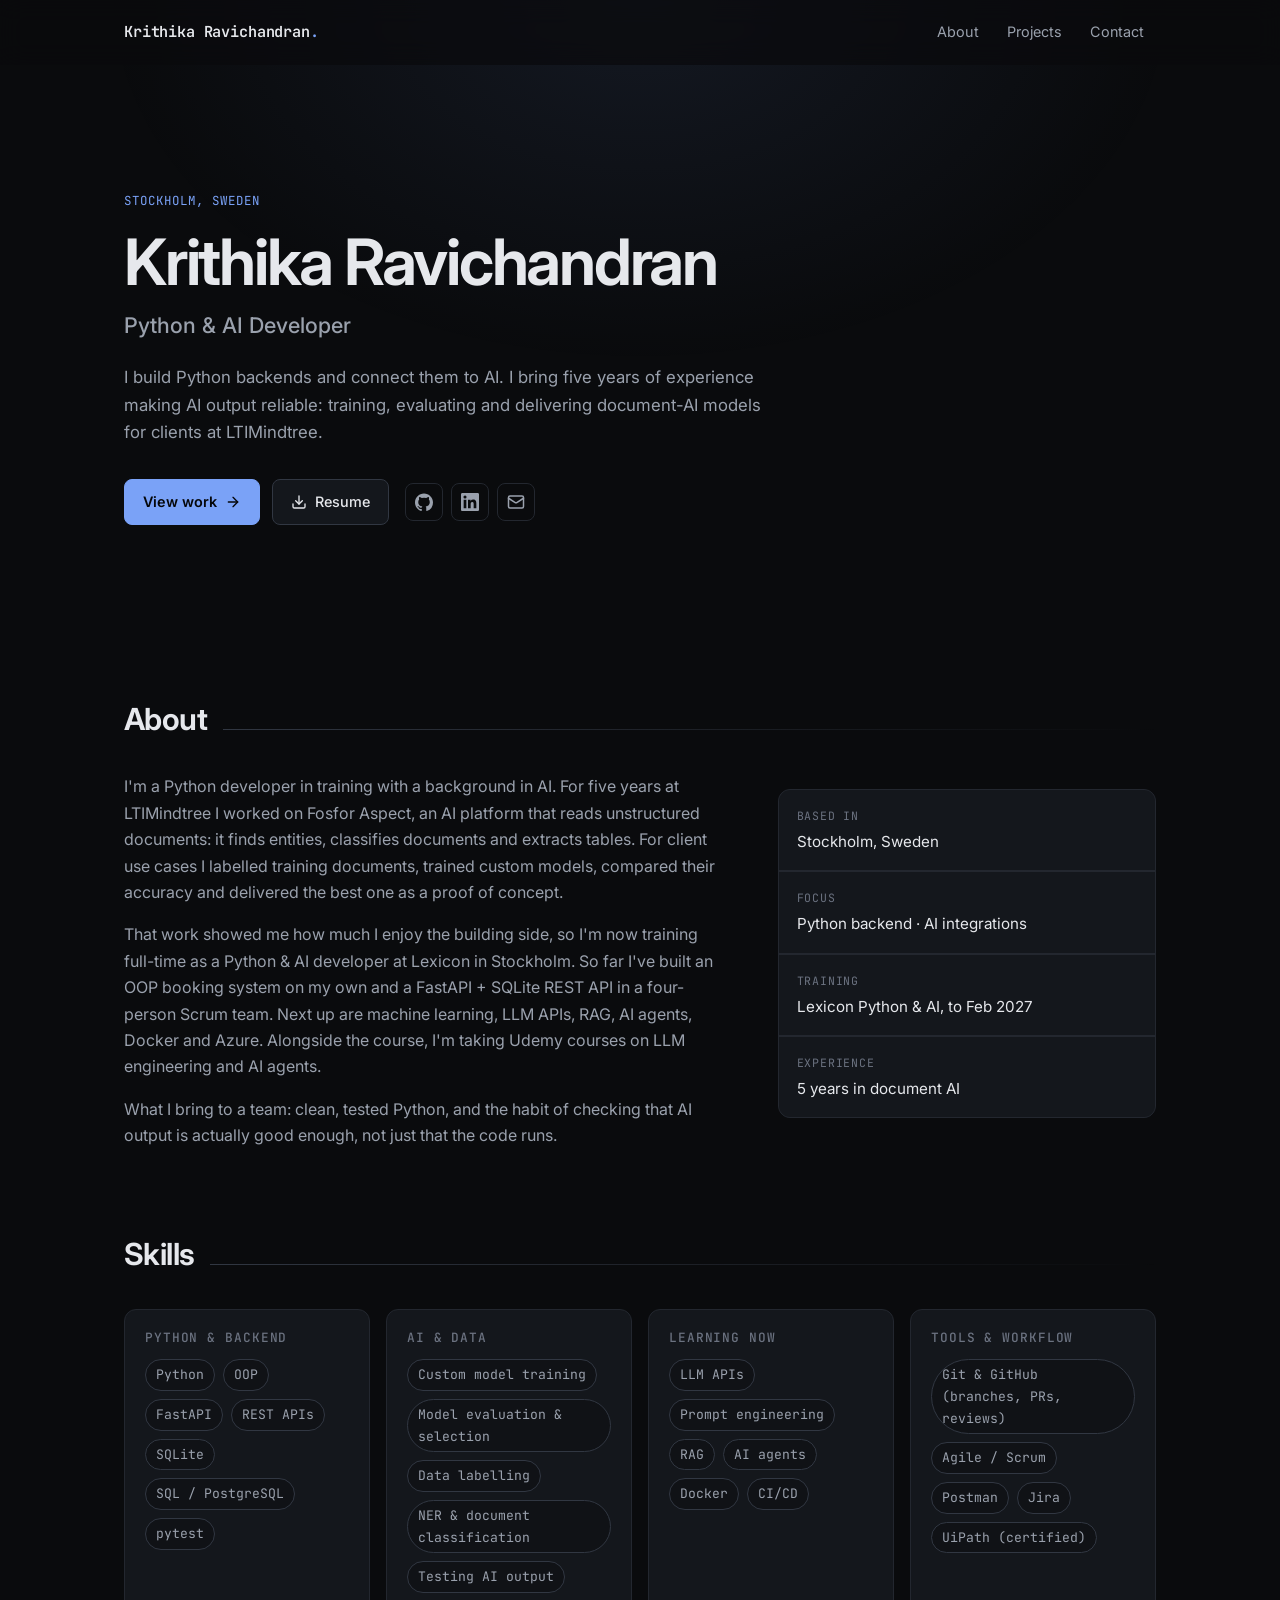
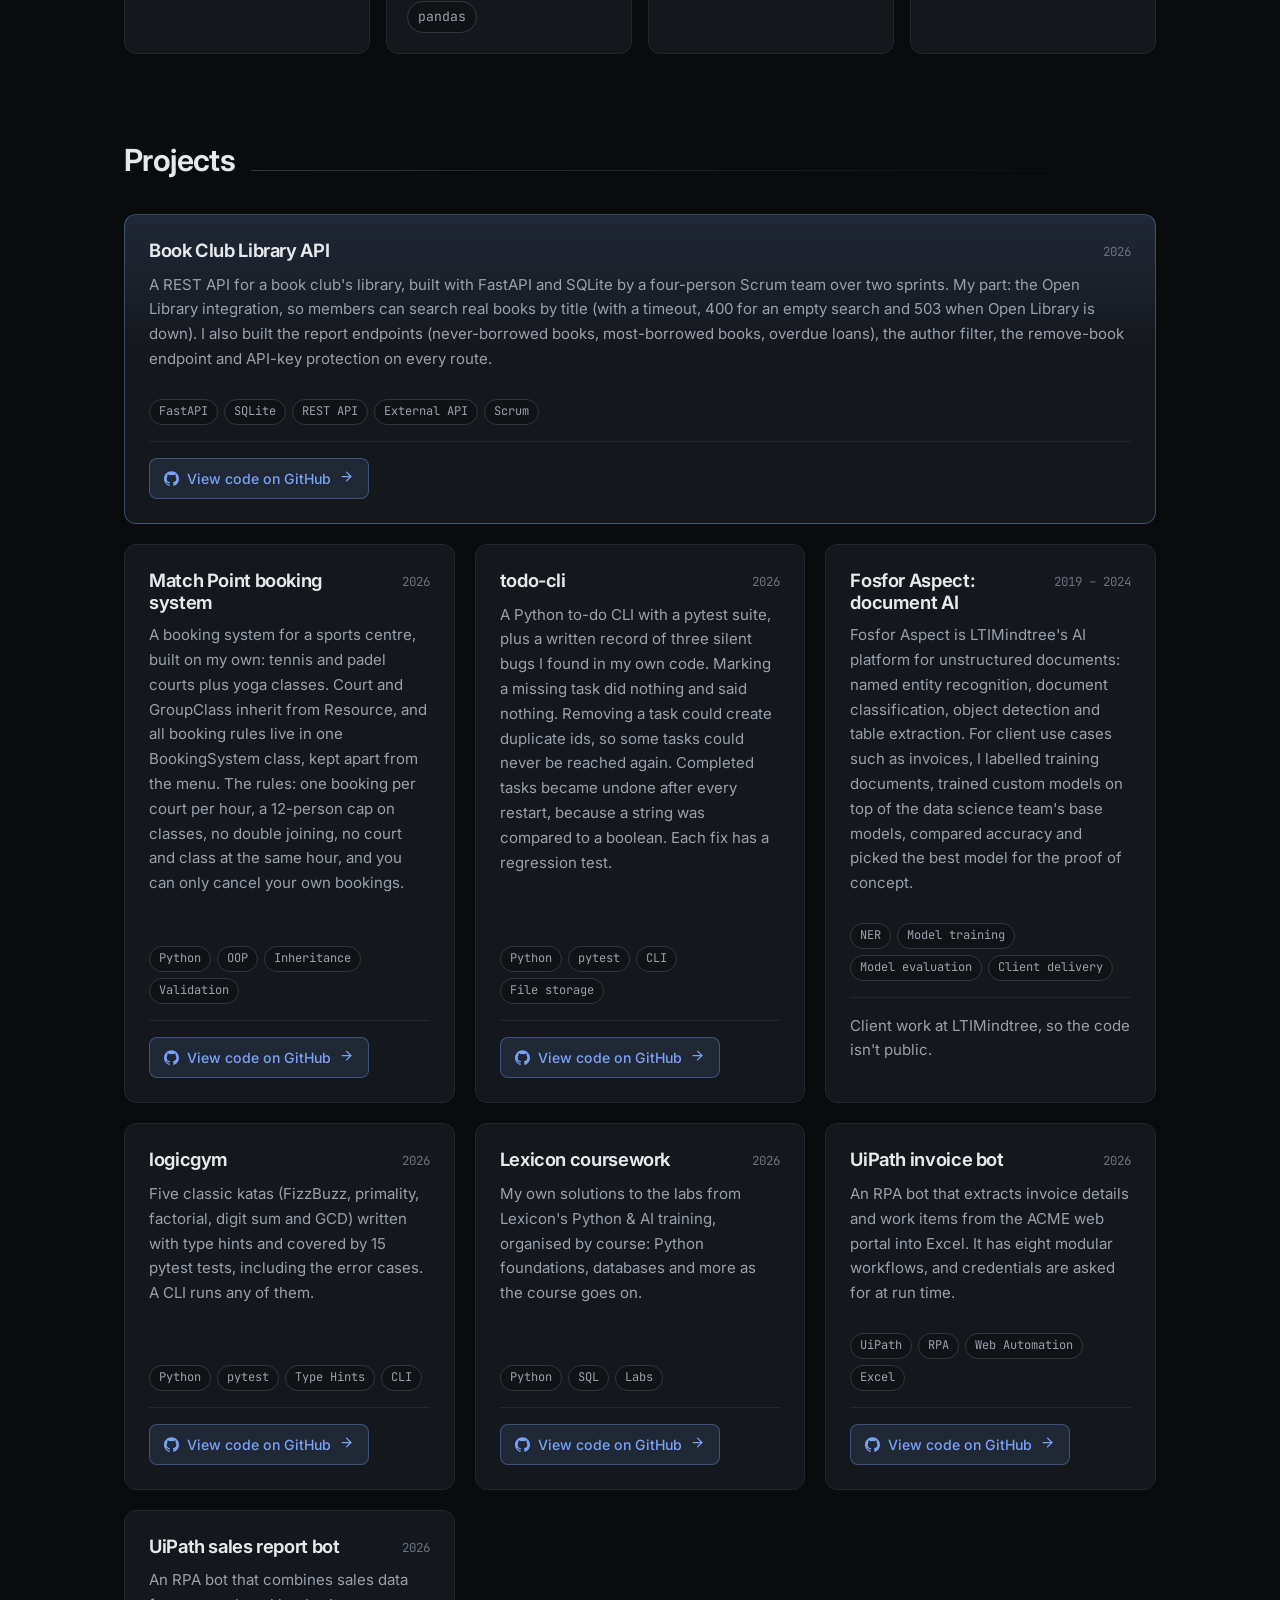
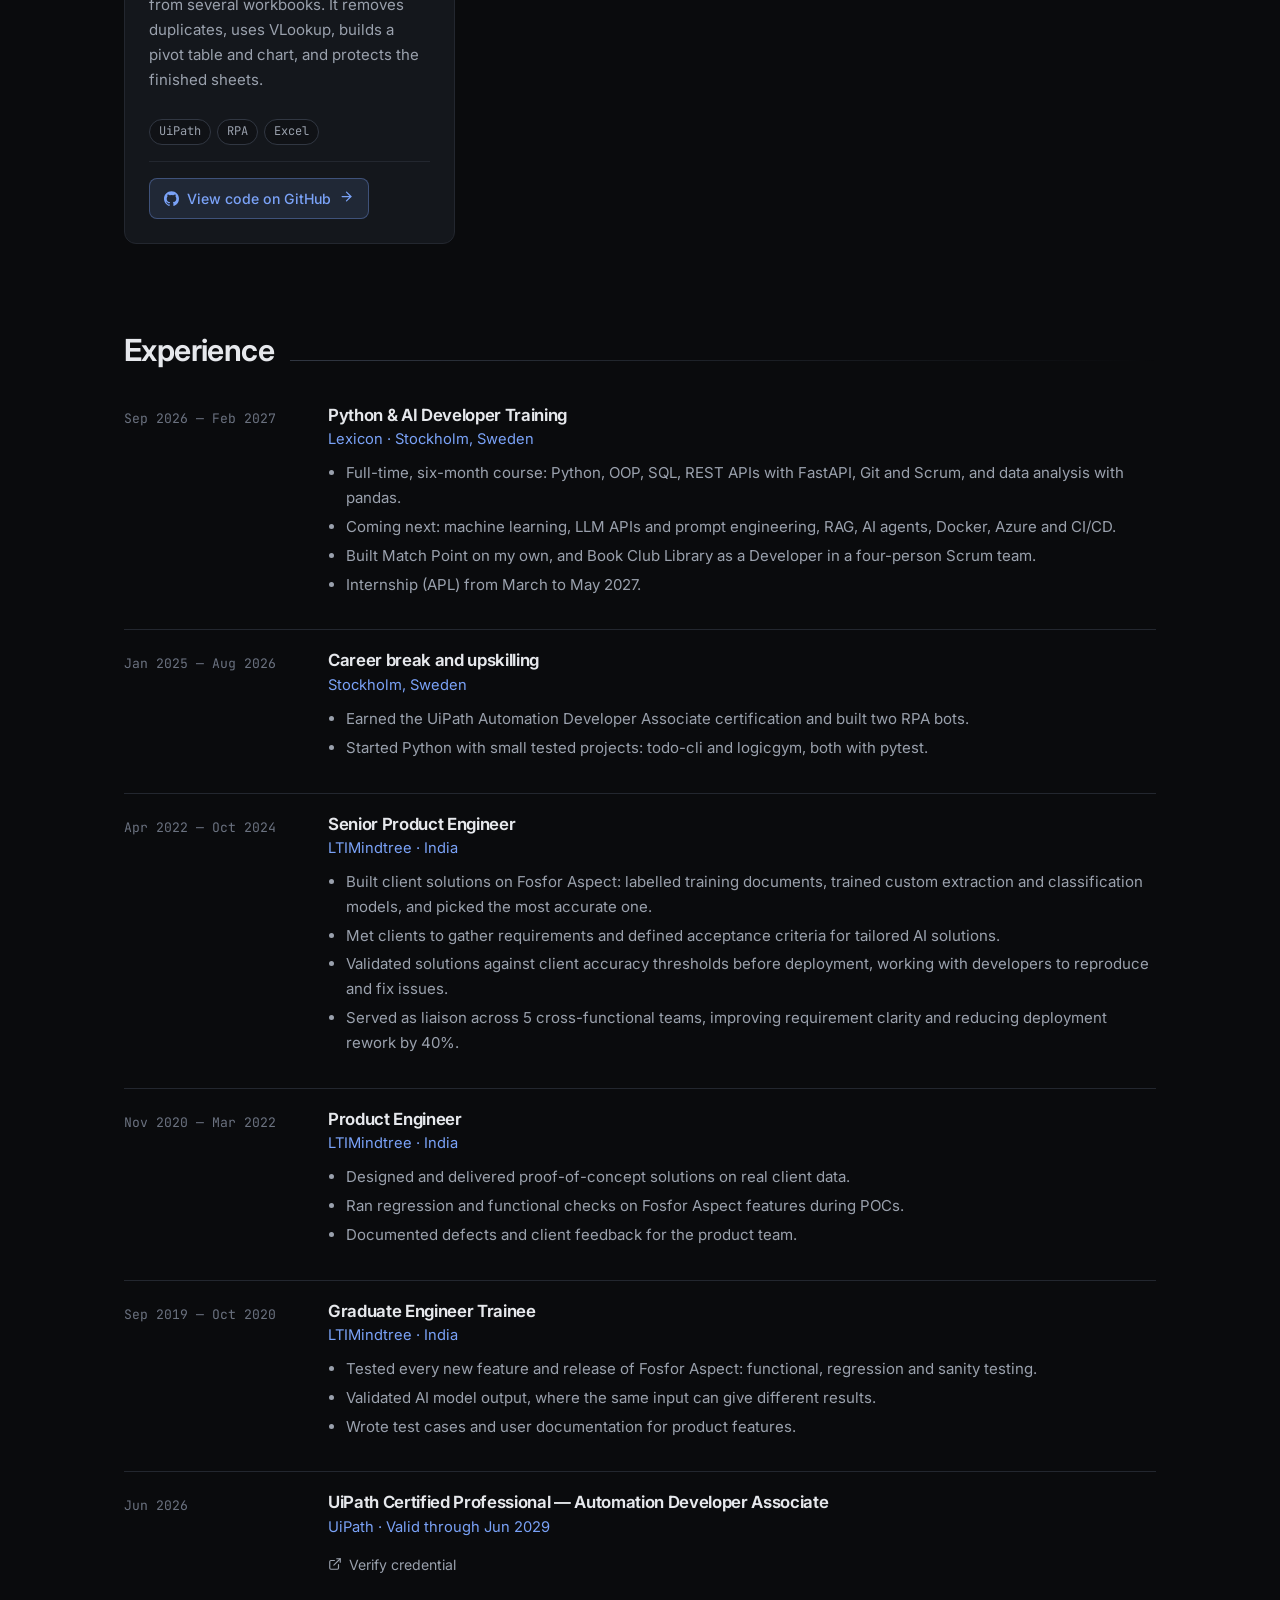
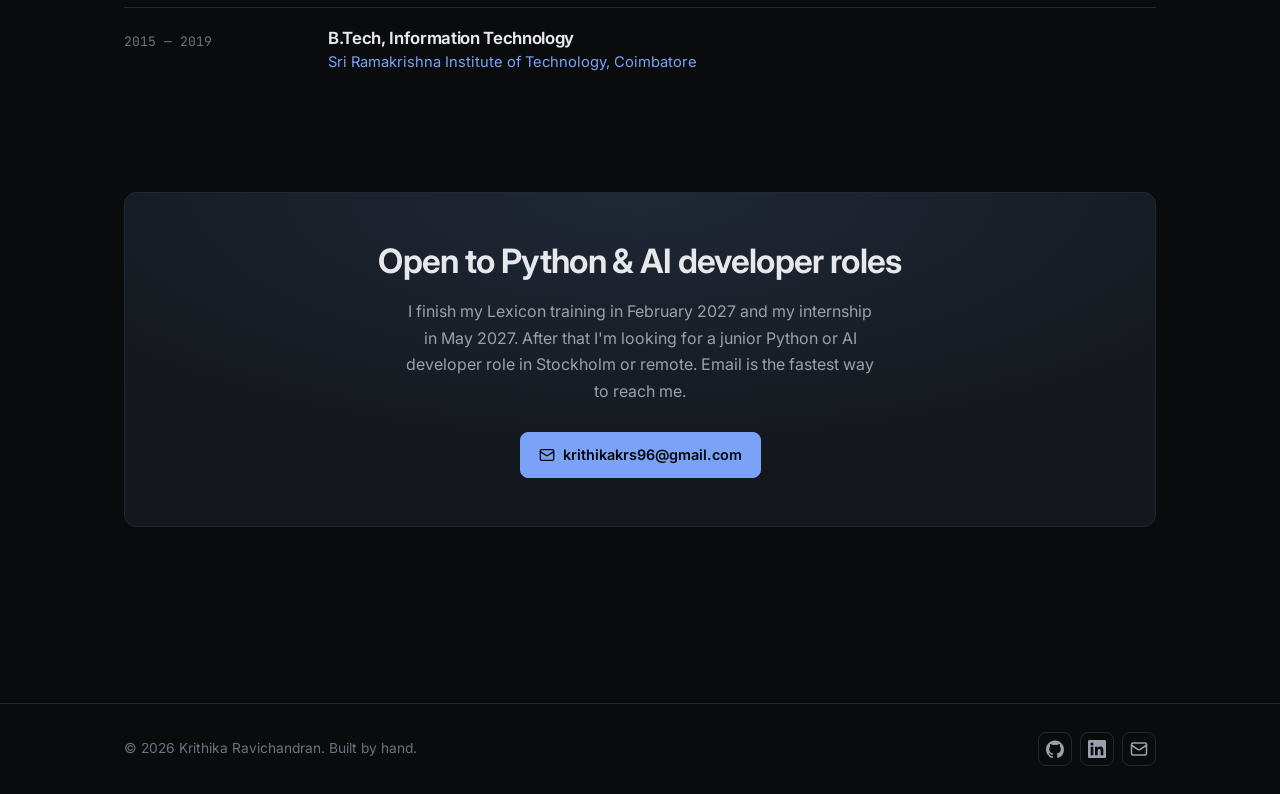
==== index.html @ aaaa8f31 "Portfolio for Python and AI developer roles" ====
<!DOCTYPE html>
<html lang="en">
<head>
  <meta charset="UTF-8">
  <meta name="viewport" content="width=device-width, initial-scale=1.0">
  <title>Krithika Ravichandran — Python & AI Developer</title>
  <meta name="description" content="Python & AI developer in Stockholm with 5 years of experience training and evaluating document-AI models, now building Python backends and AI integrations.">
  <meta name="theme-color" content="#0a0b0d">

  <!-- Open Graph / social preview. Add og:url and og:image once deployed. -->
  <meta property="og:type" content="website">
  <meta property="og:title" content="Krithika Ravichandran — Python & AI Developer">
  <meta property="og:description" content="Python & AI developer in Stockholm with 5 years of experience training and evaluating document-AI models, now building Python backends and AI integrations.">

  <link rel="icon" href="assets/favicon.svg" type="image/svg+xml">
  <link rel="preconnect" href="https://fonts.googleapis.com">
  <link rel="preconnect" href="https://fonts.gstatic.com" crossorigin>
  <link href="https://fonts.googleapis.com/css2?family=Inter:wght@400;500;600;700&family=JetBrains+Mono:wght@400;500&display=swap" rel="stylesheet">
  <link rel="stylesheet" href="css/style.css">
</head>
<body>
  <header class="site-header" id="site-header"></header>

  <main>
    <section class="hero" id="hero"></section>
    <section class="section reveal" id="about"></section>
    <section class="section reveal" id="skills"></section>
    <section class="section reveal" id="projects"></section>
    <section class="section reveal" id="experience"></section>
    <section class="section reveal" id="writing"></section>
    <section class="section reveal" id="contact"></section>
  </main>

  <footer class="site-footer" id="site-footer"></footer>

  <script src="js/content.js"></script>
  <script src="js/icons.js"></script>
  <script src="js/common.js"></script>
  <script src="js/home.js"></script>
</body>
</html>
---- css/style.css ----
/* ============================================================
   Design tokens
   Change --accent to re-skin the whole site.
   ============================================================ */
:root {
  --bg:            #0a0b0d;
  --bg-soft:       #101216;
  --surface:       #14171c;
  --surface-hover: #191d24;
  --border:        #23272f;
  --border-strong: #313742;

  --text:          #e6e8ec;
  --text-muted:    #9aa1ad;
  --text-faint:    #6b7280;

  --accent:        #7aa2f7;
  --accent-soft:   rgba(122, 162, 247, 0.12);
  --accent-line:   rgba(122, 162, 247, 0.35);

  --font-sans: "Inter", ui-sans-serif, system-ui, -apple-system, "Segoe UI", Roboto, sans-serif;
  --font-mono: "JetBrains Mono", ui-monospace, SFMono-Regular, Menlo, Consolas, monospace;

  --max-width: 1080px;
  --radius: 12px;
  --radius-sm: 8px;

  --shadow: 0 1px 2px rgba(0, 0, 0, 0.4), 0 8px 24px rgba(0, 0, 0, 0.28);
  --ease: cubic-bezier(0.4, 0, 0.2, 1);
}

/* ============================================================
   Reset & base
   ============================================================ */
*,
*::before,
*::after { box-sizing: border-box; }

html {
  scroll-behavior: smooth;
  scroll-padding-top: 88px; /* clears the sticky header on anchor jumps */
  -webkit-text-size-adjust: 100%;
}

body {
  margin: 0;
  background: var(--bg);
  color: var(--text);
  font-family: var(--font-sans);
  font-size: 16px;
  line-height: 1.65;
  -webkit-font-smoothing: antialiased;
  text-rendering: optimizeLegibility;
}

/* A soft glow behind the top of the page. Purely decorative. */
body::before {
  content: "";
  position: fixed;
  inset: 0 0 auto 0;
  height: 520px;
  background:
    radial-gradient(60% 100% at 50% 0%, rgba(122, 162, 247, 0.09), transparent 70%);
  pointer-events: none;
  z-index: 0;
}

img { max-width: 100%; display: block; }

a {
  color: var(--accent);
  text-decoration: none;
  transition: color 0.15s var(--ease);
}
a:hover { color: #a5c0ff; }

h1, h2, h3, h4 {
  line-height: 1.2;
  letter-spacing: -0.02em;
  margin: 0 0 0.5em;
  font-weight: 650;
}

p { margin: 0 0 1em; }

::selection {
  background: var(--accent);
  color: #05070a;
}

:focus-visible {
  outline: 2px solid var(--accent);
  outline-offset: 3px;
  border-radius: 4px;
}

/* ============================================================
   Layout primitives
   ============================================================ */
.wrap {
  width: 100%;
  max-width: var(--max-width);
  margin-inline: auto;
  padding-inline: 24px;
  position: relative;
  z-index: 1;
}

.section {
  padding-block: 88px;
  position: relative;
  z-index: 1;
}
.section + .section { padding-top: 0; }

.section-head {
  display: flex;
  align-items: baseline;
  gap: 16px;
  margin-bottom: 36px;
}
.section-head h2 {
  font-size: clamp(1.5rem, 3vw, 1.9rem);
  margin: 0;
}
.section-head .rule {
  flex: 1;
  height: 1px;
  background: linear-gradient(90deg, var(--border-strong), transparent);
}

.eyebrow {
  font-family: var(--font-mono);
  font-size: 0.78rem;
  letter-spacing: 0.08em;
  text-transform: uppercase;
  color: var(--accent);
  margin: 0 0 12px;
}

/* ============================================================
   Header / navigation
   ============================================================ */
.site-header {
  position: sticky;
  top: 0;
  z-index: 50;
  backdrop-filter: blur(12px);
  -webkit-backdrop-filter: blur(12px);
  background: rgba(10, 11, 13, 0.72);
  border-bottom: 1px solid transparent;
  transition: border-color 0.25s var(--ease), background 0.25s var(--ease);
}
.site-header.scrolled {
  border-bottom-color: var(--border);
  background: rgba(10, 11, 13, 0.88);
}

.nav {
  display: flex;
  align-items: center;
  justify-content: space-between;
  height: 64px;
}

.brand {
  font-family: var(--font-mono);
  font-weight: 600;
  font-size: 0.95rem;
  color: var(--text);
  letter-spacing: -0.01em;
}
.brand span { color: var(--accent); }

.nav-links {
  display: flex;
  align-items: center;
  gap: 4px;
  list-style: none;
  margin: 0;
  padding: 0;
}
.nav-links a {
  display: block;
  padding: 7px 12px;
  border-radius: var(--radius-sm);
  color: var(--text-muted);
  font-size: 0.9rem;
  transition: color 0.15s var(--ease), background 0.15s var(--ease);
}
.nav-links a:hover {
  color: var(--text);
  background: var(--surface);
}
.nav-links a.active {
  color: var(--accent);
  background: var(--accent-soft);
}

.nav-toggle {
  display: none;
  background: none;
  border: 1px solid var(--border);
  border-radius: var(--radius-sm);
  color: var(--text);
  width: 38px;
  height: 38px;
  cursor: pointer;
  align-items: center;
  justify-content: center;
}
.nav-toggle:hover { background: var(--surface); }

/* ============================================================
   Buttons
   ============================================================ */
.btn {
  display: inline-flex;
  align-items: center;
  gap: 8px;
  padding: 10px 18px;
  border-radius: var(--radius-sm);
  border: 1px solid var(--border-strong);
  background: var(--surface);
  color: var(--text);
  font-size: 0.9rem;
  font-weight: 500;
  cursor: pointer;
  transition: all 0.16s var(--ease);
}
.btn:hover {
  color: var(--text);
  background: var(--surface-hover);
  border-color: var(--accent-line);
  transform: translateY(-1px);
}
.btn-primary {
  background: var(--accent);
  border-color: var(--accent);
  color: #05070a;
  font-weight: 600;
}
.btn-primary:hover {
  background: #93b4ff;
  border-color: #93b4ff;
  color: #05070a;
}
.btn svg { width: 16px; height: 16px; }

/* ============================================================
   Hero
   ============================================================ */
.hero {
  padding-block: clamp(72px, 14vh, 132px) 88px;
}
.hero h1 {
  font-size: clamp(2.4rem, 7vw, 4rem);
  margin: 0 0 8px;
  letter-spacing: -0.035em;
}
.hero .role {
  font-size: clamp(1.05rem, 2.4vw, 1.35rem);
  color: var(--text-muted);
  font-weight: 500;
  margin: 0 0 20px;
}
.hero .tagline {
  font-size: 1.05rem;
  color: var(--text-muted);
  max-width: 58ch;
  margin-bottom: 32px;
}
.hero-actions {
  display: flex;
  flex-wrap: wrap;
  gap: 12px;
  align-items: center;
}

.socials {
  display: flex;
  gap: 8px;
  margin-left: 4px;
}
.socials a {
  display: grid;
  place-items: center;
  width: 38px;
  height: 38px;
  border: 1px solid var(--border);
  border-radius: var(--radius-sm);
  color: var(--text-muted);
  transition: all 0.16s var(--ease);
}
.socials a:hover {
  color: var(--accent);
  border-color: var(--accent-line);
  background: var(--accent-soft);
  transform: translateY(-1px);
}
.socials svg { width: 18px; height: 18px; }

/* ============================================================
   About
   ============================================================ */
.about-grid {
  display: grid;
  grid-template-columns: 1.6fr 1fr;
  gap: 48px;
  align-items: start;
}
.about-text p { color: var(--text-muted); }
.about-text p:last-child { margin-bottom: 0; }

.facts {
  display: grid;
  gap: 2px;
  background: var(--border);
  border: 1px solid var(--border);
  border-radius: var(--radius);
  overflow: hidden;
}
.fact {
  background: var(--surface);
  padding: 16px 18px;
}
.fact dt {
  font-family: var(--font-mono);
  font-size: 0.72rem;
  text-transform: uppercase;
  letter-spacing: 0.07em;
  color: var(--text-faint);
  margin-bottom: 4px;
}
.fact dd {
  margin: 0;
  font-size: 0.95rem;
  color: var(--text);
}

/* ============================================================
   Skills
   ============================================================ */
.skills-grid {
  display: grid;
  grid-template-columns: repeat(auto-fit, minmax(230px, 1fr));
  gap: 16px;
}
.skill-group {
  border: 1px solid var(--border);
  border-radius: var(--radius);
  background: var(--surface);
  padding: 20px;
}
.skill-group h3 {
  font-size: 0.8rem;
  font-family: var(--font-mono);
  text-transform: uppercase;
  letter-spacing: 0.07em;
  color: var(--text-faint);
  margin: 0 0 14px;
  font-weight: 500;
}
.chips {
  display: flex;
  flex-wrap: wrap;
  gap: 8px;
  list-style: none;
  margin: 0;
  padding: 0;
}
.chip {
  font-size: 0.82rem;
  padding: 4px 10px;
  border-radius: 999px;
  border: 1px solid var(--border-strong);
  background: var(--bg-soft);
  color: var(--text-muted);
  font-family: var(--font-mono);
}

/* ============================================================
   Projects
   ============================================================ */
.projects-grid {
  display: grid;
  grid-template-columns: repeat(auto-fill, minmax(300px, 1fr));
  gap: 20px;
}
.project {
  display: flex;
  flex-direction: column;
  border: 1px solid var(--border);
  border-radius: var(--radius);
  background: var(--surface);
  padding: 24px;
  transition: border-color 0.2s var(--ease), transform 0.2s var(--ease),
    box-shadow 0.2s var(--ease);
}
.project:hover {
  border-color: var(--border-strong);
  transform: translateY(-3px);
  box-shadow: var(--shadow);
}
.project.featured {
  grid-column: 1 / -1;
  border-color: var(--accent-line);
  background:
    linear-gradient(180deg, var(--accent-soft), transparent 45%),
    var(--surface);
}
.project-top {
  display: flex;
  align-items: flex-start;
  justify-content: space-between;
  gap: 16px;
  margin-bottom: 10px;
}
.project h3 {
  font-size: 1.15rem;
  margin: 0;
}
.project .year {
  font-family: var(--font-mono);
  font-size: 0.78rem;
  color: var(--text-faint);
  flex-shrink: 0;
  padding-top: 3px;
}
.project p {
  color: var(--text-muted);
  font-size: 0.94rem;
  flex: 1;
}
.project img {
  border-radius: var(--radius-sm);
  border: 1px solid var(--border);
  margin-bottom: 16px;
}
.project-links {
  display: flex;
  gap: 16px;
  margin-top: 16px;
  padding-top: 16px;
  border-top: 1px solid var(--border);
}
.project-links a {
  display: inline-flex;
  align-items: center;
  gap: 8px;
  padding: 8px 14px;
  border: 1px solid var(--accent-line);
  border-radius: var(--radius-sm);
  background: var(--accent-soft);
  font-size: 0.88rem;
  font-weight: 500;
  color: var(--accent);
  transition: all 0.16s var(--ease);
}
.project-links a:hover {
  color: #05070a;
  background: var(--accent);
  border-color: var(--accent);
}
.project-links a .arrow { transition: transform 0.16s var(--ease); }
.project-links a:hover .arrow { transform: translateX(3px); }
.project-links svg { width: 15px; height: 15px; }
.project-note {
  margin-top: 16px;
  padding-top: 16px;
  border-top: 1px solid var(--border);
  font-size: 0.85rem;
  color: var(--text-faint);
}

/* ============================================================
   Experience timeline
   ============================================================ */
.timeline { display: grid; gap: 8px; }
.tl-item {
  display: grid;
  grid-template-columns: 180px 1fr;
  gap: 24px;
  padding: 20px 0;
  border-top: 1px solid var(--border);
}
.tl-item:first-child { border-top: none; padding-top: 0; }
.tl-period {
  font-family: var(--font-mono);
  font-size: 0.82rem;
  color: var(--text-faint);
  padding-top: 3px;
}
.tl-body h3 { font-size: 1.05rem; margin: 0 0 2px; }
.tl-org { color: var(--accent); font-size: 0.92rem; margin-bottom: 10px; }
.tl-body ul {
  margin: 0;
  padding-left: 18px;
  color: var(--text-muted);
  font-size: 0.94rem;
}
.tl-body li { margin-bottom: 4px; }
.tl-link {
  display: inline-flex;
  align-items: center;
  gap: 7px;
  margin-top: 4px;
  font-size: 0.88rem;
  color: var(--text-muted);
  border-bottom: 1px solid transparent;
  transition: color 0.15s var(--ease), border-color 0.15s var(--ease);
}
.tl-link:hover { color: var(--accent); border-bottom-color: var(--accent-line); }
.tl-link svg { width: 14px; height: 14px; flex-shrink: 0; }

/* ============================================================
   Blog cards (shared by home preview and blog index)
   ============================================================ */
.posts { display: grid; gap: 2px; }
.post-card {
  display: block;
  padding: 22px 20px;
  border: 1px solid var(--border);
  border-radius: var(--radius);
  background: var(--surface);
  color: inherit;
  transition: all 0.18s var(--ease);
}
.post-card:hover {
  color: inherit;
  border-color: var(--accent-line);
  background: var(--surface-hover);
  transform: translateX(3px);
}
.post-meta {
  display: flex;
  align-items: center;
  gap: 10px;
  font-family: var(--font-mono);
  font-size: 0.78rem;
  color: var(--text-faint);
  margin-bottom: 8px;
}
.post-card h3 {
  font-size: 1.12rem;
  margin: 0 0 6px;
  color: var(--text);
}
.post-card:hover h3 { color: var(--accent); }
.post-card p {
  margin: 0;
  color: var(--text-muted);
  font-size: 0.93rem;
}
.post-tags {
  display: flex;
  flex-wrap: wrap;
  gap: 6px;
  margin-top: 12px;
}
.post-tags .chip { font-size: 0.75rem; padding: 2px 9px; }

/* ============================================================
   Blog index page controls
   ============================================================ */
.blog-controls {
  display: flex;
  flex-wrap: wrap;
  gap: 12px;
  align-items: center;
  margin-bottom: 28px;
}
.search {
  flex: 1;
  min-width: 220px;
  position: relative;
}
.search input {
  width: 100%;
  padding: 10px 14px 10px 38px;
  border-radius: var(--radius-sm);
  border: 1px solid var(--border);
  background: var(--surface);
  color: var(--text);
  font-family: inherit;
  font-size: 0.92rem;
}
.search input::placeholder { color: var(--text-faint); }
.search input:focus {
  outline: none;
  border-color: var(--accent-line);
  background: var(--surface-hover);
}
.search svg {
  position: absolute;
  left: 12px;
  top: 50%;
  transform: translateY(-50%);
  width: 16px;
  height: 16px;
  color: var(--text-faint);
  pointer-events: none;
}
.tag-filters { display: flex; flex-wrap: wrap; gap: 6px; }
.tag-btn {
  font-family: var(--font-mono);
  font-size: 0.78rem;
  padding: 6px 12px;
  border-radius: 999px;
  border: 1px solid var(--border);
  background: transparent;
  color: var(--text-muted);
  cursor: pointer;
  transition: all 0.15s var(--ease);
}
.tag-btn:hover { border-color: var(--border-strong); color: var(--text); }
.tag-btn.active {
  background: var(--accent-soft);
  border-color: var(--accent-line);
  color: var(--accent);
}

.empty {
  text-align: center;
  padding: 56px 20px;
  color: var(--text-faint);
  border: 1px dashed var(--border);
  border-radius: var(--radius);
}

/* ============================================================
   Article (single post)
   ============================================================ */
.article { max-width: 720px; margin-inline: auto; }
.article-header {
  padding-bottom: 28px;
  margin-bottom: 32px;
  border-bottom: 1px solid var(--border);
}
.article-header h1 {
  font-size: clamp(1.9rem, 4.5vw, 2.6rem);
  margin: 8px 0 14px;
}

.prose { color: #d5d9e0; font-size: 1.02rem; line-height: 1.78; }
.prose > *:first-child { margin-top: 0; }
.prose h2 {
  font-size: 1.5rem;
  margin: 2em 0 0.6em;
  padding-top: 0.4em;
  border-top: 1px solid var(--border);
}
.prose h3 { font-size: 1.2rem; margin: 1.8em 0 0.5em; }
.prose a { text-decoration: underline; text-underline-offset: 3px; }
.prose ul, .prose ol { padding-left: 24px; margin-bottom: 1.2em; }
.prose li { margin-bottom: 6px; }
.prose img {
  border-radius: var(--radius);
  border: 1px solid var(--border);
  margin: 1.6em 0;
}
.prose blockquote {
  margin: 1.6em 0;
  padding: 4px 20px;
  border-left: 3px solid var(--accent);
  background: var(--accent-soft);
  border-radius: 0 var(--radius-sm) var(--radius-sm) 0;
  color: var(--text-muted);
}
.prose blockquote p:last-child { margin-bottom: 0; }
.prose code {
  font-family: var(--font-mono);
  font-size: 0.87em;
  background: var(--bg-soft);
  border: 1px solid var(--border);
  border-radius: 5px;
  padding: 1px 6px;
}
.prose pre {
  background: #0d1017;
  border: 1px solid var(--border);
  border-radius: var(--radius);
  padding: 18px;
  overflow-x: auto;
  margin: 1.5em 0;
  font-size: 0.88rem;
  line-height: 1.6;
}
.prose pre code {
  background: none;
  border: none;
  padding: 0;
  font-size: inherit;
}
.prose table {
  width: 100%;
  border-collapse: collapse;
  margin: 1.5em 0;
  font-size: 0.93rem;
  display: block;
  overflow-x: auto;
}
.prose th, .prose td {
  border: 1px solid var(--border);
  padding: 9px 13px;
  text-align: left;
}
.prose th { background: var(--surface); font-weight: 600; }
.prose hr { border: none; border-top: 1px solid var(--border); margin: 2.5em 0; }

.article-footer {
  margin-top: 56px;
  padding-top: 28px;
  border-top: 1px solid var(--border);
  display: flex;
  justify-content: space-between;
  align-items: center;
  gap: 16px;
  flex-wrap: wrap;
}

/* Reading progress bar on post pages */
.progress {
  position: fixed;
  top: 0;
  left: 0;
  height: 2px;
  width: 0;
  background: var(--accent);
  z-index: 100;
  transition: width 0.1s linear;
}

/* ============================================================
   Contact + footer
   ============================================================ */
.contact-card {
  border: 1px solid var(--border);
  border-radius: var(--radius);
  background:
    radial-gradient(120% 140% at 50% 0%, var(--accent-soft), transparent 60%),
    var(--surface);
  padding: 48px 32px;
  text-align: center;
}
.contact-card h2 { font-size: clamp(1.6rem, 4vw, 2.1rem); }
.contact-card p {
  color: var(--text-muted);
  max-width: 48ch;
  margin-inline: auto;
  margin-bottom: 28px;
}

.site-footer {
  border-top: 1px solid var(--border);
  margin-top: 88px;
  padding-block: 28px;
  position: relative;
  z-index: 1;
}
.footer-inner {
  display: flex;
  justify-content: space-between;
  align-items: center;
  gap: 16px;
  flex-wrap: wrap;
  font-size: 0.86rem;
  color: var(--text-faint);
}
.footer-inner .socials a { width: 34px; height: 34px; }

/* ============================================================
   Scroll reveal
   ============================================================ */
.reveal {
  opacity: 0;
  transform: translateY(14px);
  transition: opacity 0.55s var(--ease), transform 0.55s var(--ease);
}
.reveal.visible { opacity: 1; transform: none; }

@media (prefers-reduced-motion: reduce) {
  html { scroll-behavior: auto; }
  .reveal { opacity: 1; transform: none; transition: none; }
  *, *::before, *::after {
    animation-duration: 0.01ms !important;
    transition-duration: 0.01ms !important;
  }
}

/* ============================================================
   Responsive
   ============================================================ */
@media (max-width: 860px) {
  .about-grid { grid-template-columns: 1fr; gap: 28px; }
  .tl-item { grid-template-columns: 1fr; gap: 6px; }
}

@media (max-width: 640px) {
  .section { padding-block: 64px; }
  .nav-toggle { display: flex; }
  .nav-links {
    position: absolute;
    top: 64px;
    left: 0;
    right: 0;
    flex-direction: column;
    align-items: stretch;
    gap: 2px;
    padding: 12px 16px 16px;
    background: rgba(10, 11, 13, 0.97);
    backdrop-filter: blur(12px);
    border-bottom: 1px solid var(--border);
    display: none;
  }
  .nav-links.open { display: flex; }
  .nav-links a { padding: 10px 12px; }
  .hero-actions { gap: 10px; }
  .contact-card { padding: 36px 20px; }
  .project.featured { grid-column: auto; }
}
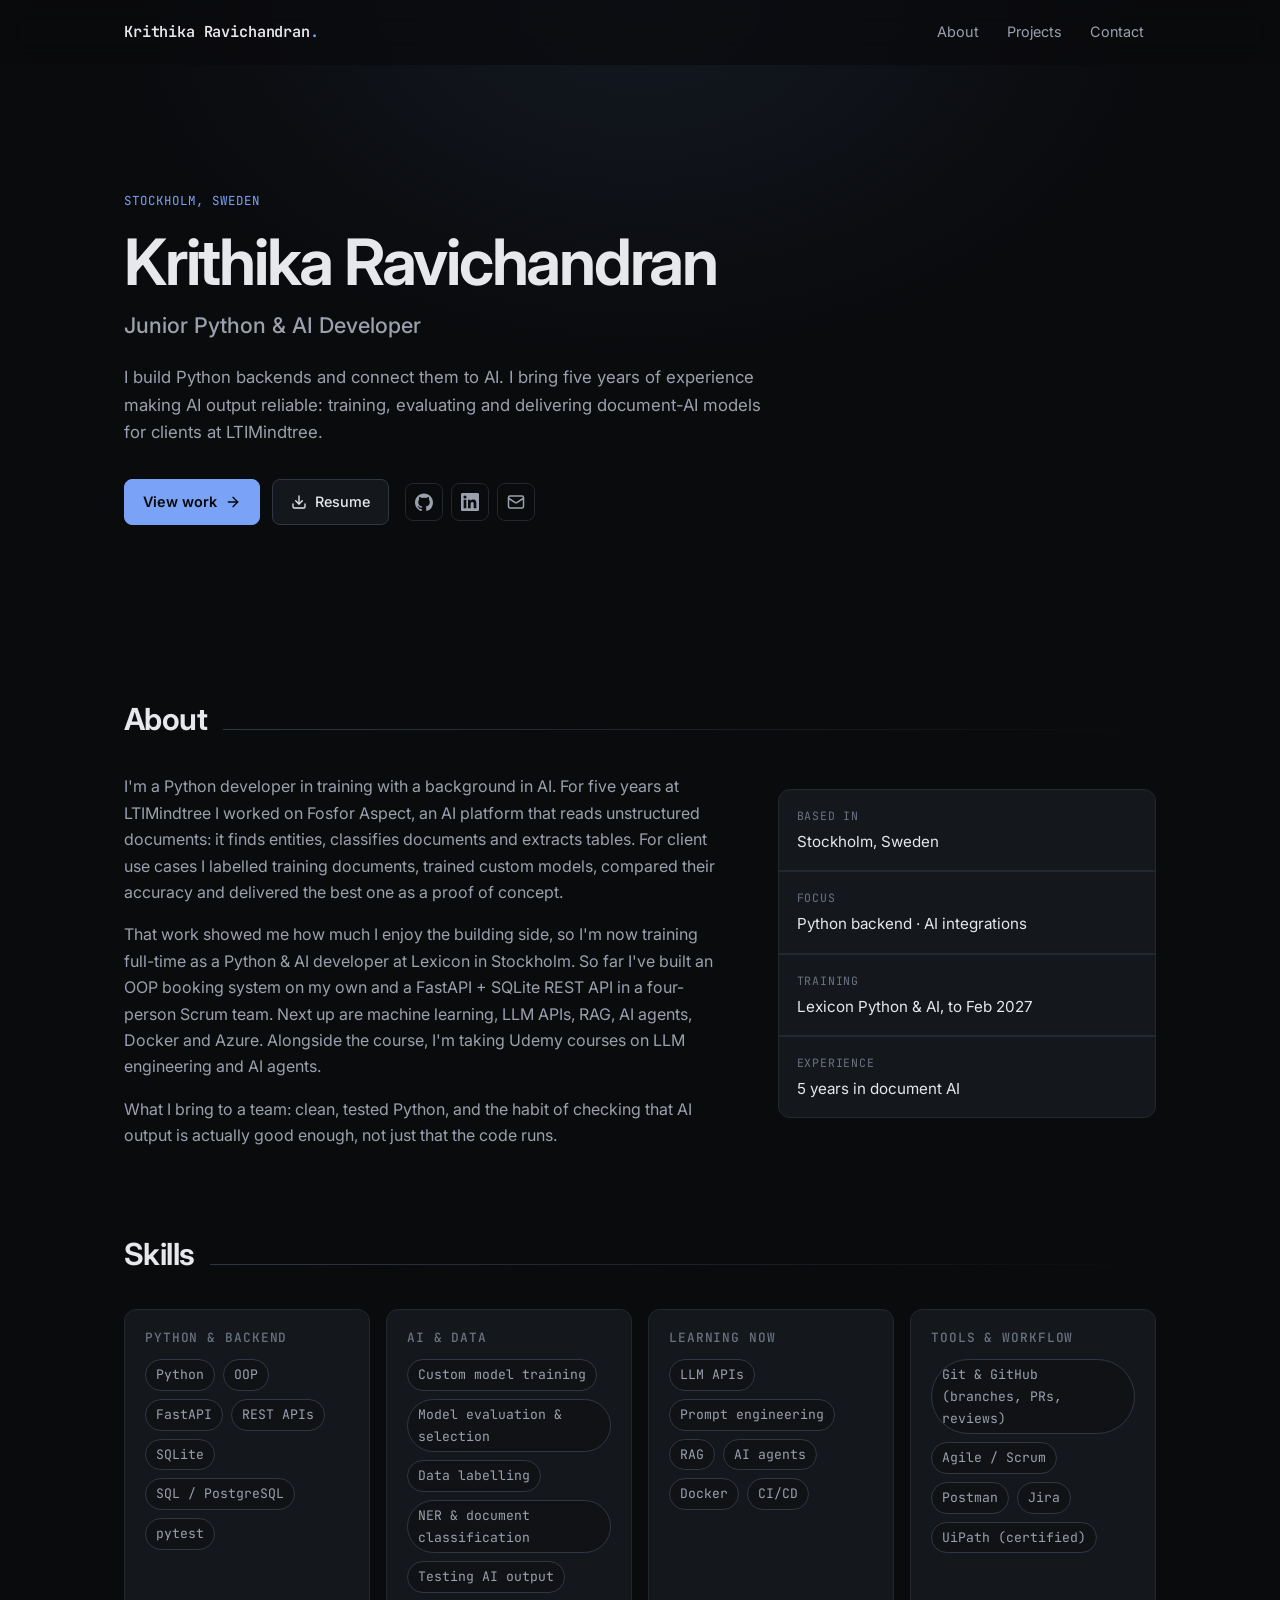
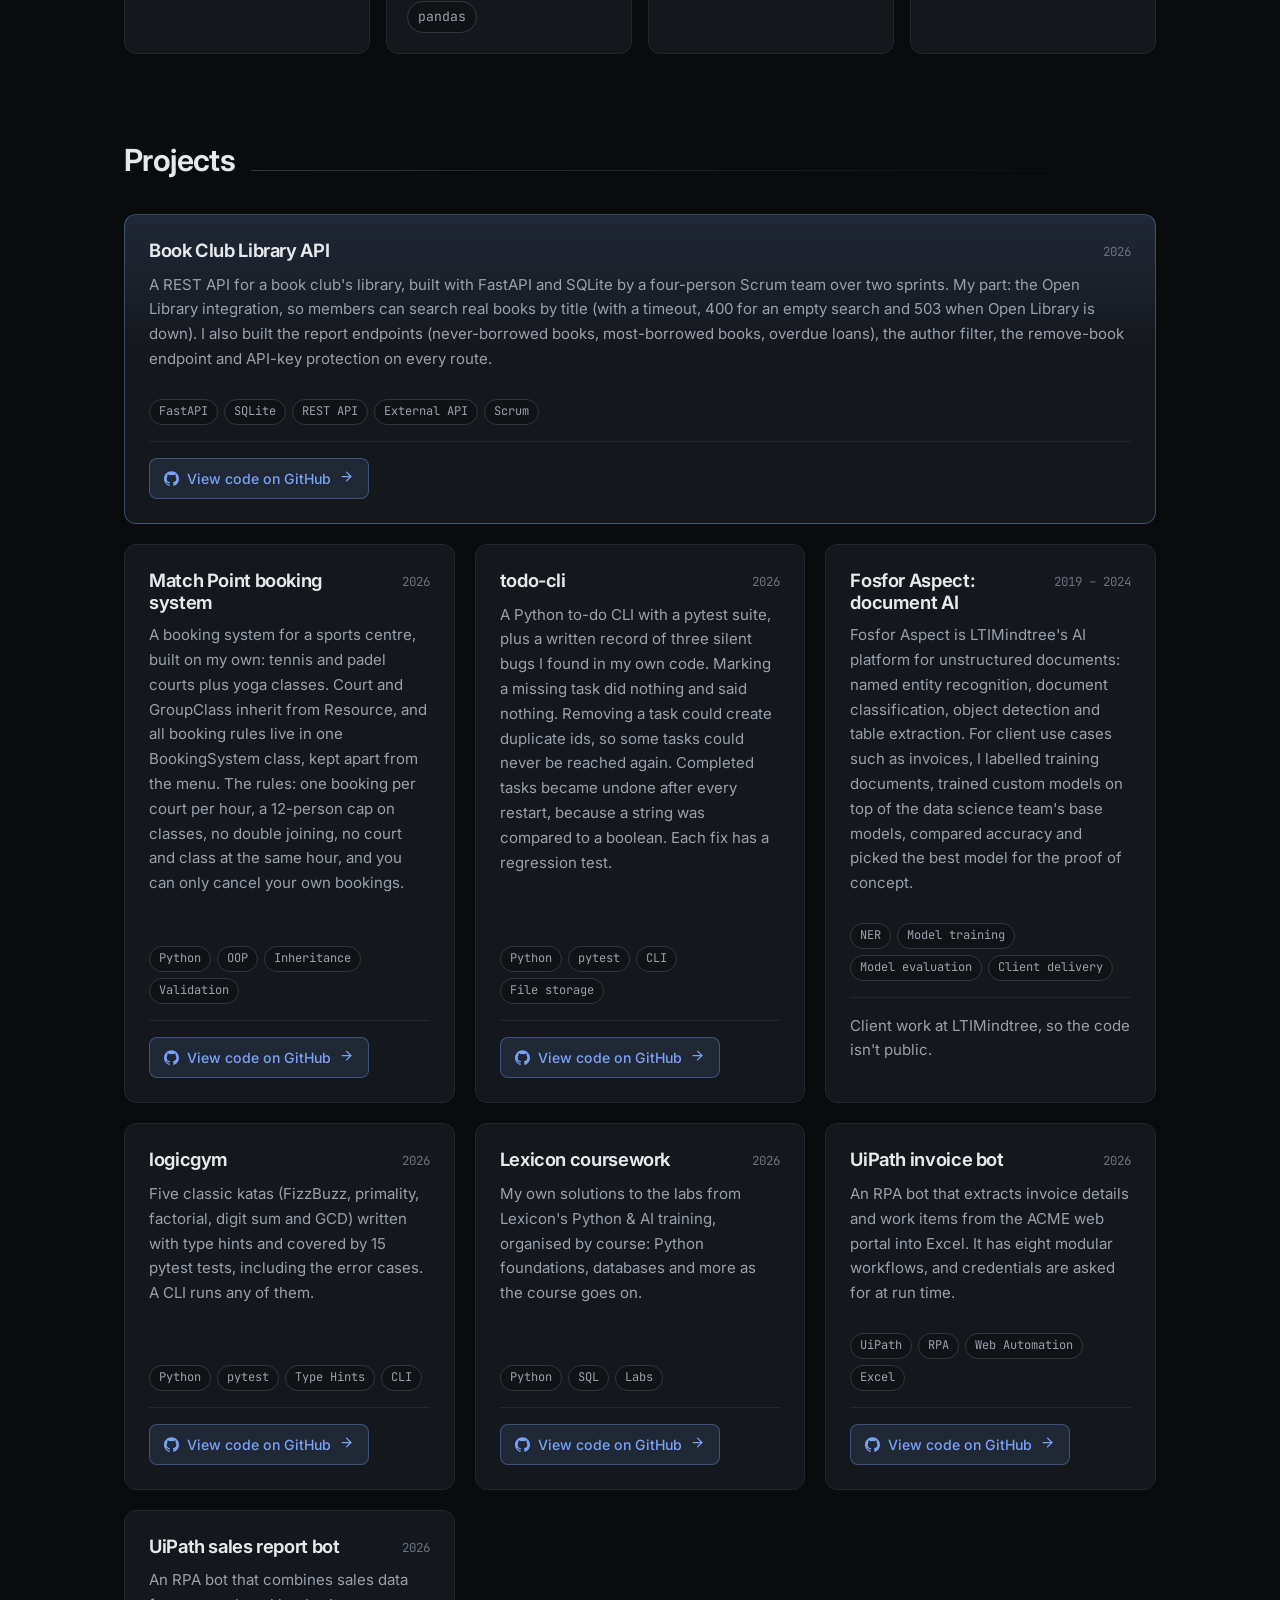
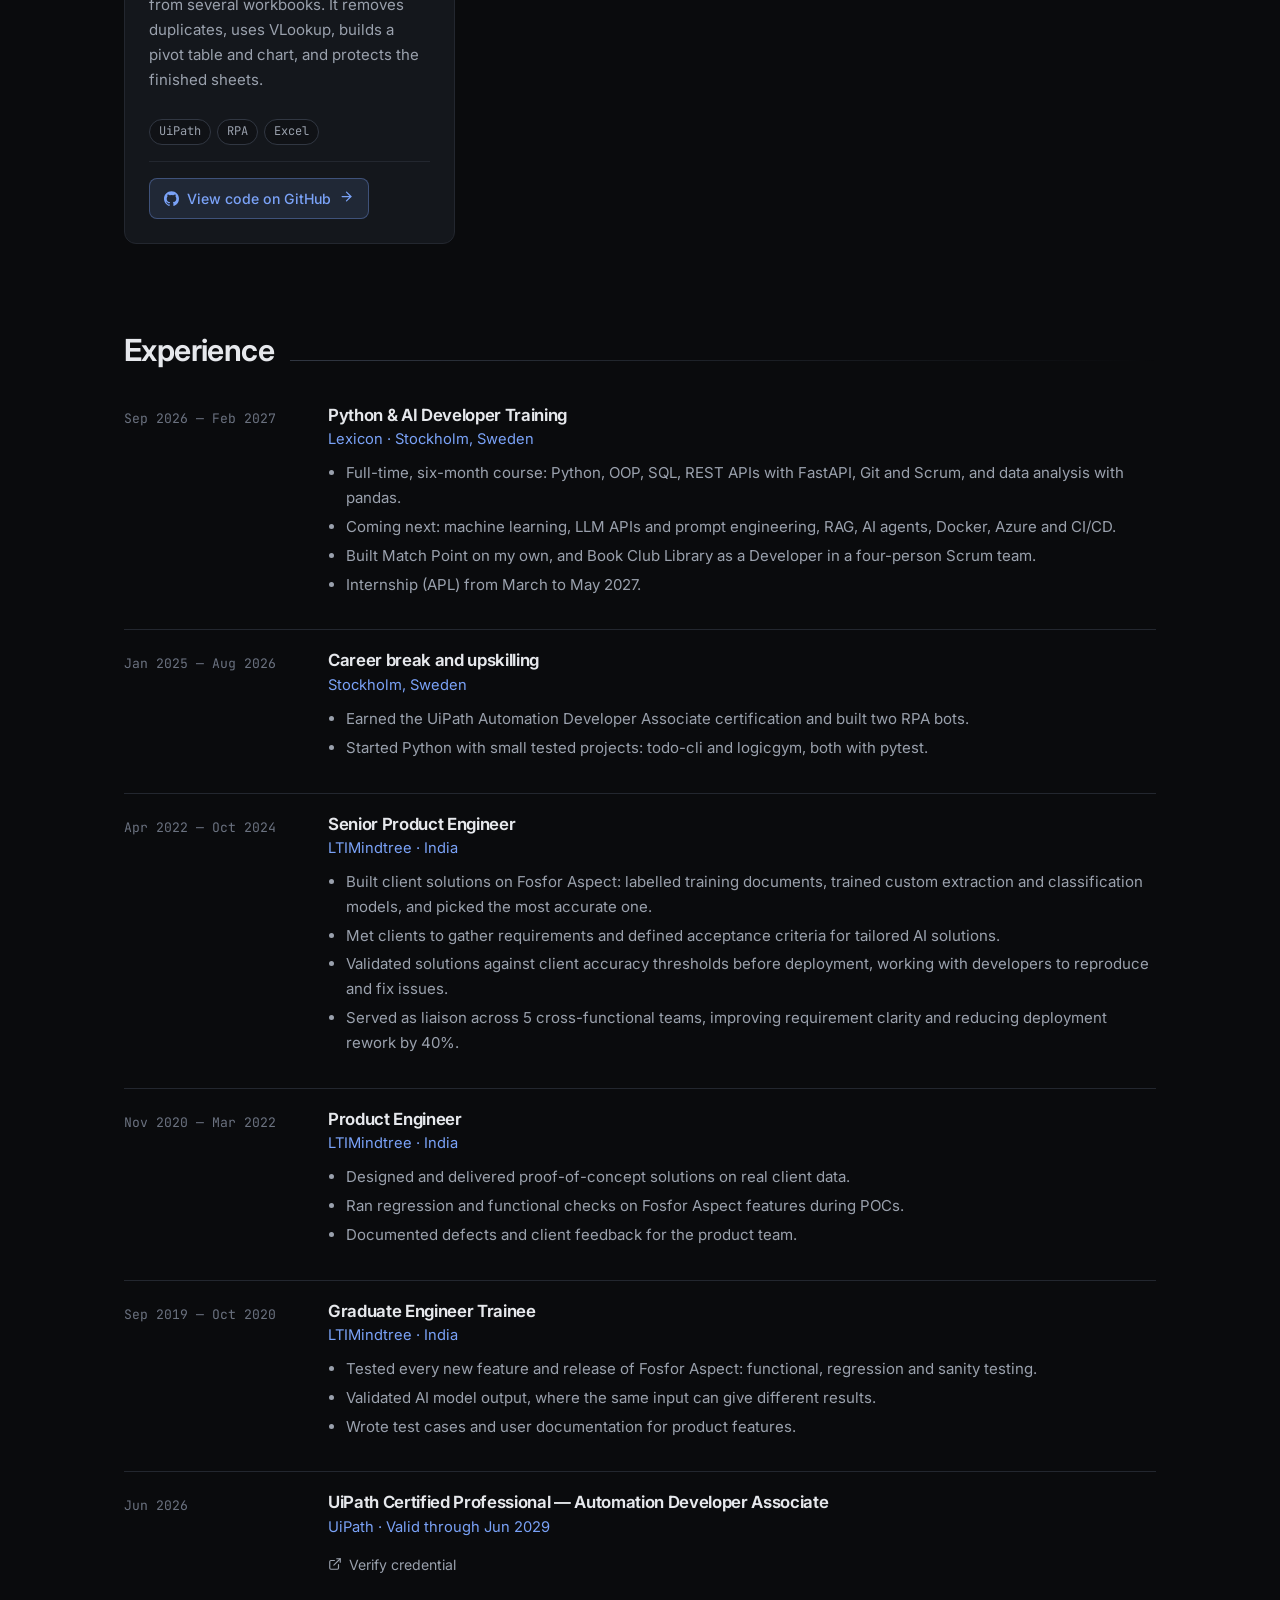
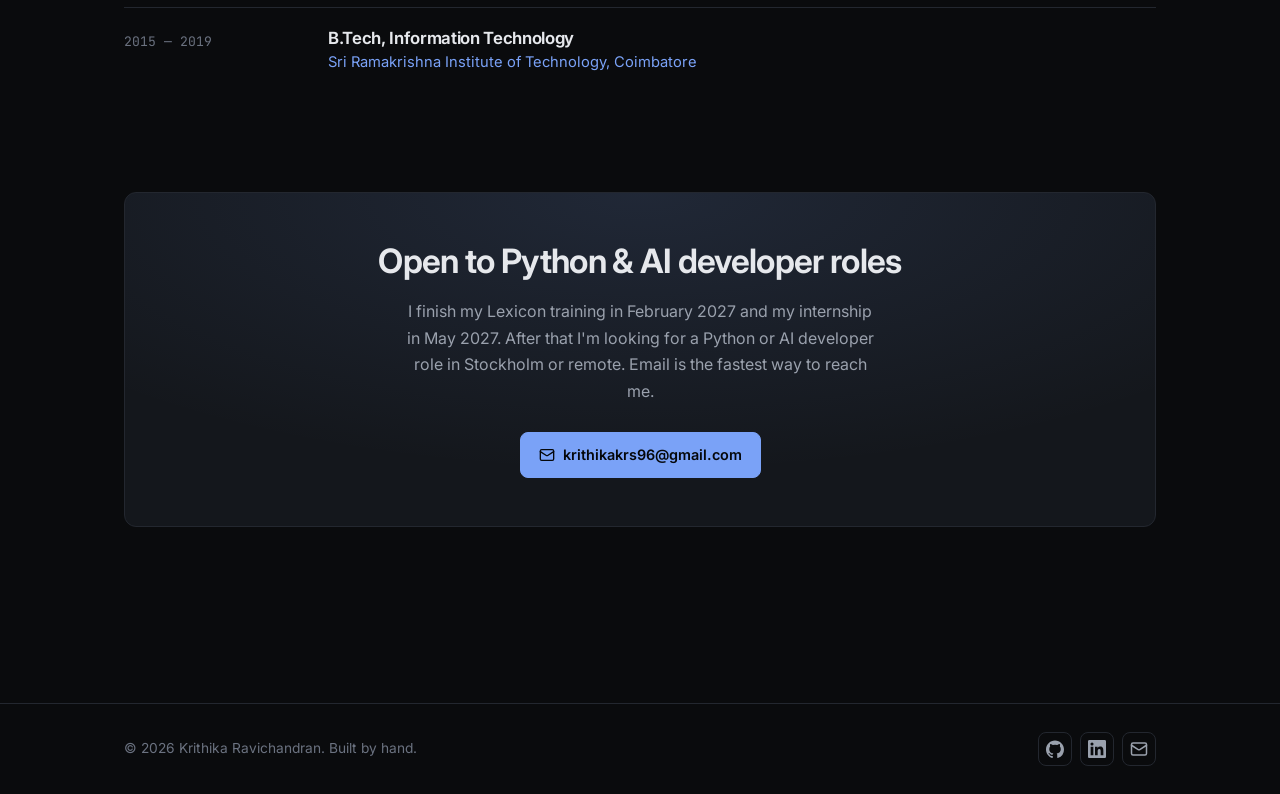
==== commit 5821675c: "Update title" ====
--- a/index.html
+++ b/index.html
@@ -3,13 +3,13 @@
 <head>
   <meta charset="UTF-8">
   <meta name="viewport" content="width=device-width, initial-scale=1.0">
-  <title>Krithika Ravichandran — Python & AI Developer</title>
+  <title>Krithika Ravichandran — Junior Python & AI Developer</title>
   <meta name="description" content="Python & AI developer in Stockholm with 5 years of experience training and evaluating document-AI models, now building Python backends and AI integrations.">
   <meta name="theme-color" content="#0a0b0d">
 
   <!-- Open Graph / social preview. Add og:url and og:image once deployed. -->
   <meta property="og:type" content="website">
-  <meta property="og:title" content="Krithika Ravichandran — Python & AI Developer">
+  <meta property="og:title" content="Krithika Ravichandran — Junior Python & AI Developer">
   <meta property="og:description" content="Python & AI developer in Stockholm with 5 years of experience training and evaluating document-AI models, now building Python backends and AI integrations.">
 
   <link rel="icon" href="assets/favicon.svg" type="image/svg+xml">
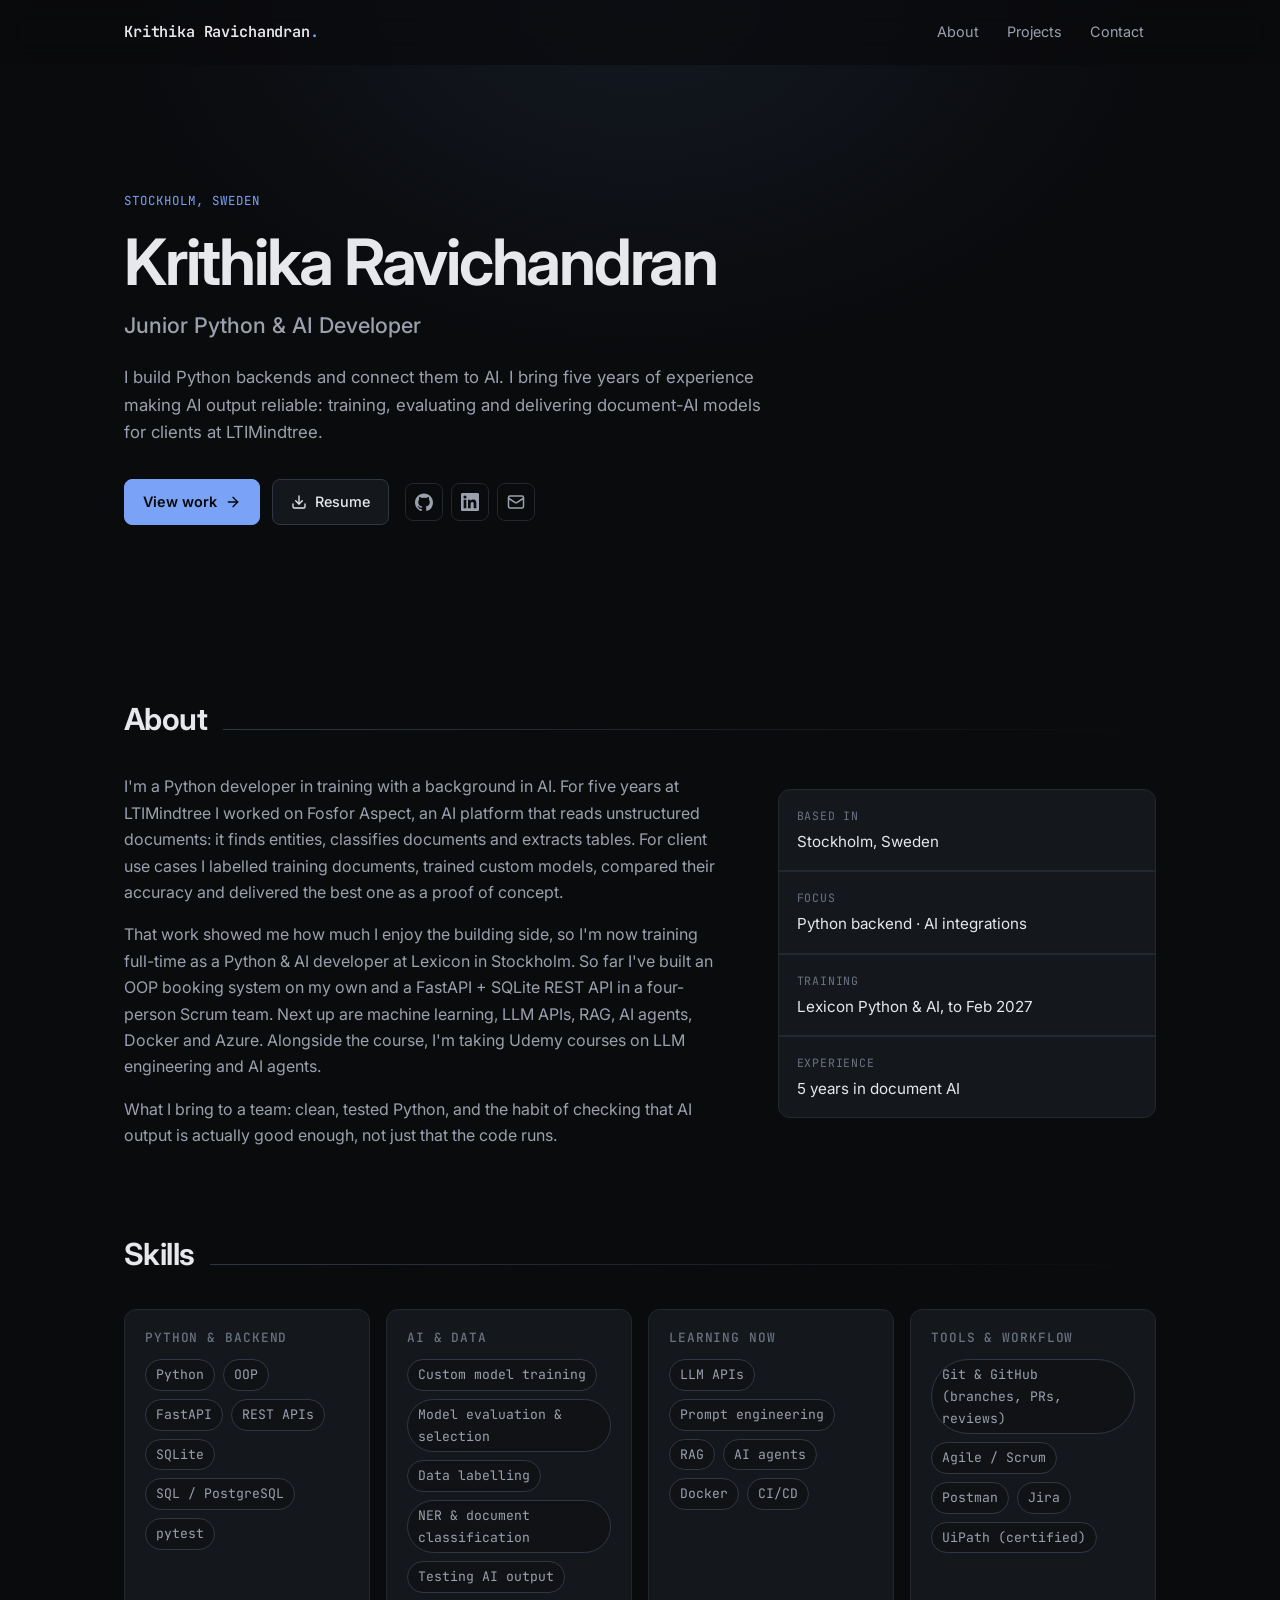
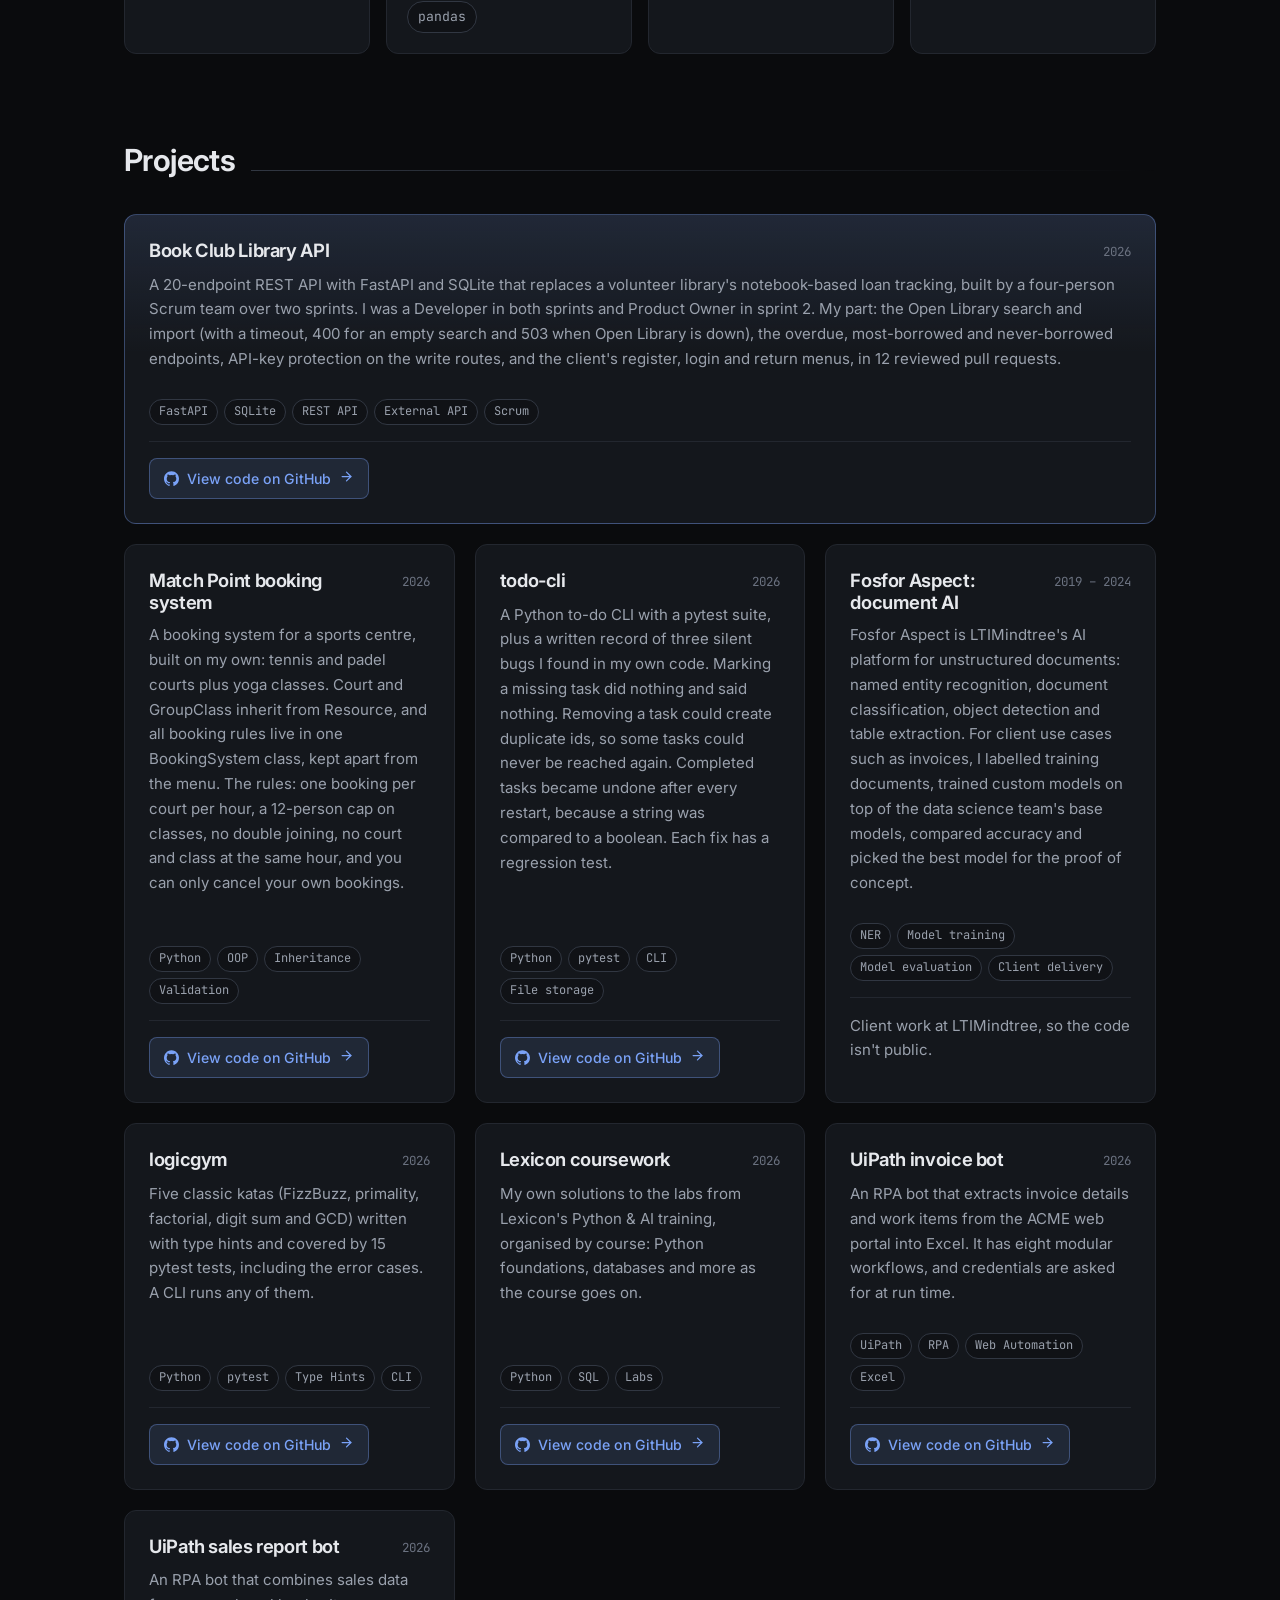
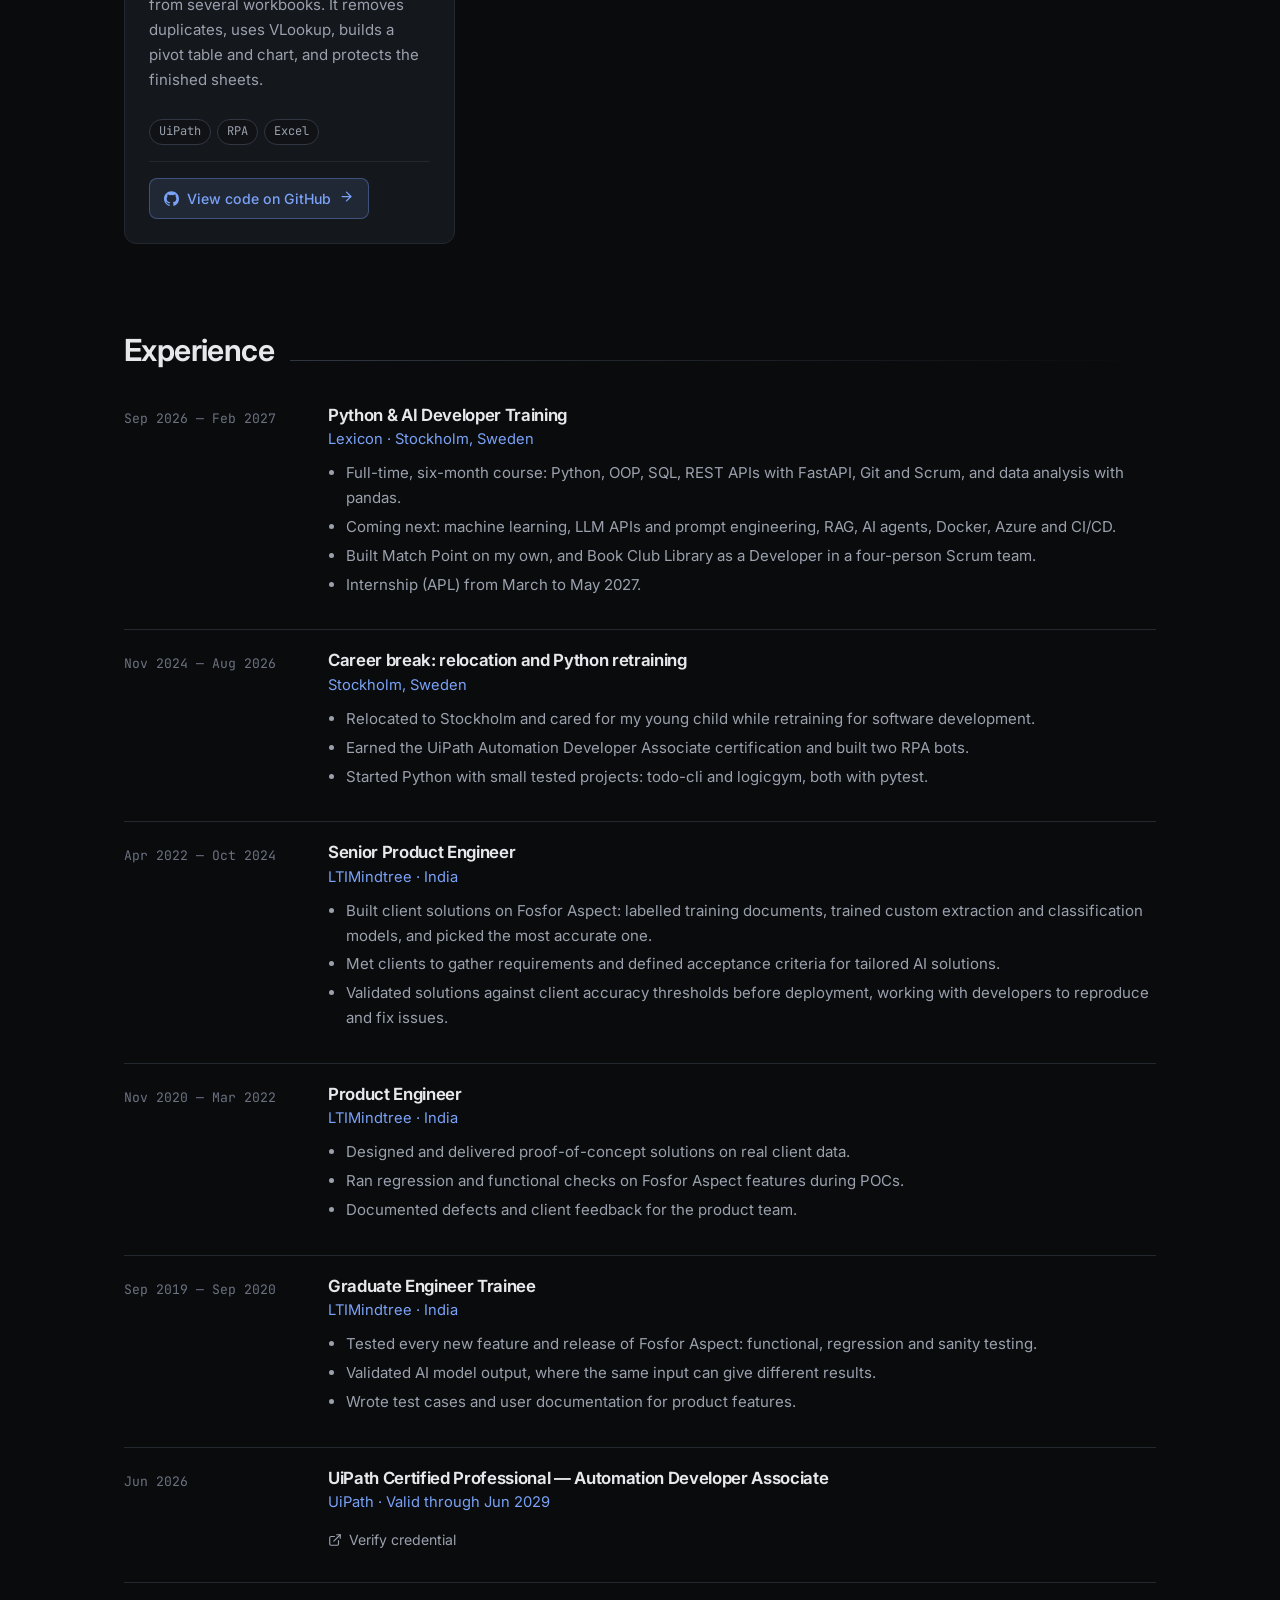
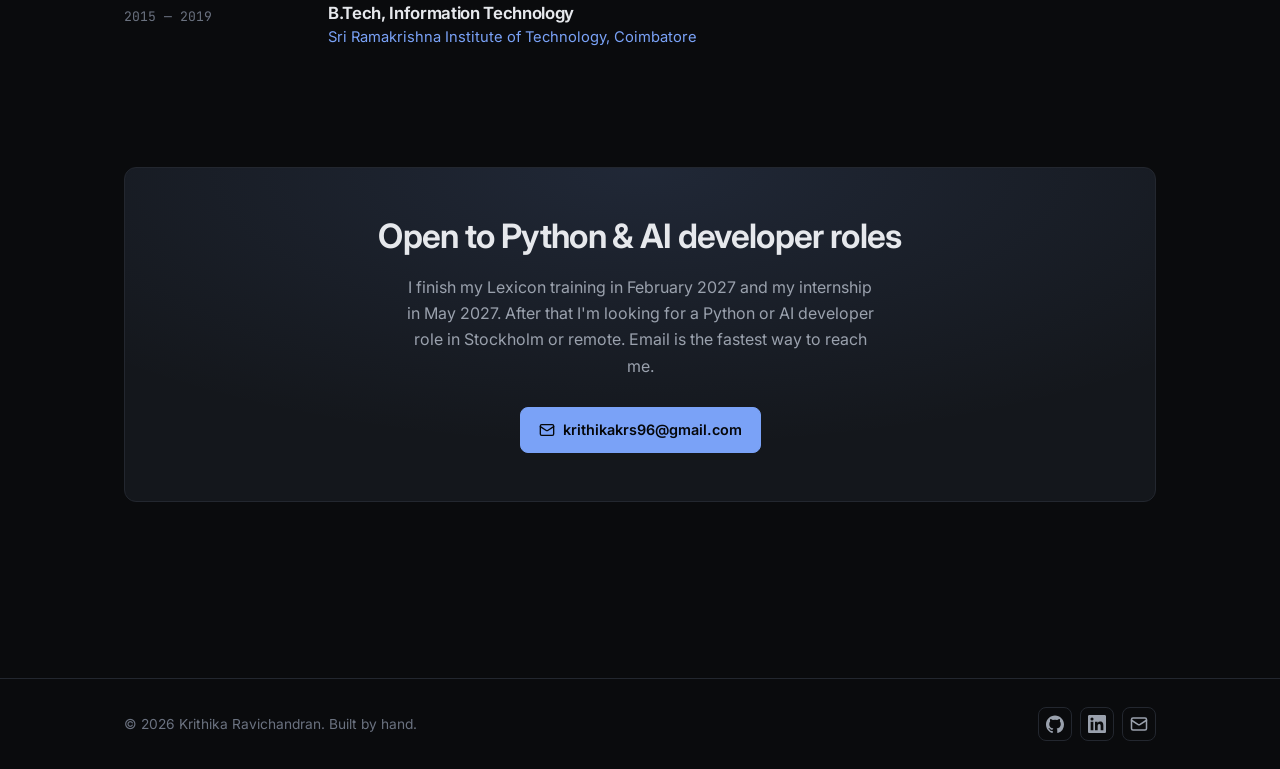
==== commit 20402f11: "Use latest CV and match site details to it" ====
--- a/index.html
+++ b/index.html
@@ -16,7 +16,7 @@
   <link rel="preconnect" href="https://fonts.googleapis.com">
   <link rel="preconnect" href="https://fonts.gstatic.com" crossorigin>
   <link href="https://fonts.googleapis.com/css2?family=Inter:wght@400;500;600;700&family=JetBrains+Mono:wght@400;500&display=swap" rel="stylesheet">
-  <link rel="stylesheet" href="css/style.css">
+  <link rel="stylesheet" href="css/style.css?v=3">
 </head>
 <body>
   <header class="site-header" id="site-header"></header>
@@ -33,9 +33,9 @@
 
   <footer class="site-footer" id="site-footer"></footer>
 
-  <script src="js/content.js"></script>
-  <script src="js/icons.js"></script>
-  <script src="js/common.js"></script>
-  <script src="js/home.js"></script>
+  <script src="js/content.js?v=3"></script>
+  <script src="js/icons.js?v=3"></script>
+  <script src="js/common.js?v=3"></script>
+  <script src="js/home.js?v=3"></script>
 </body>
 </html>
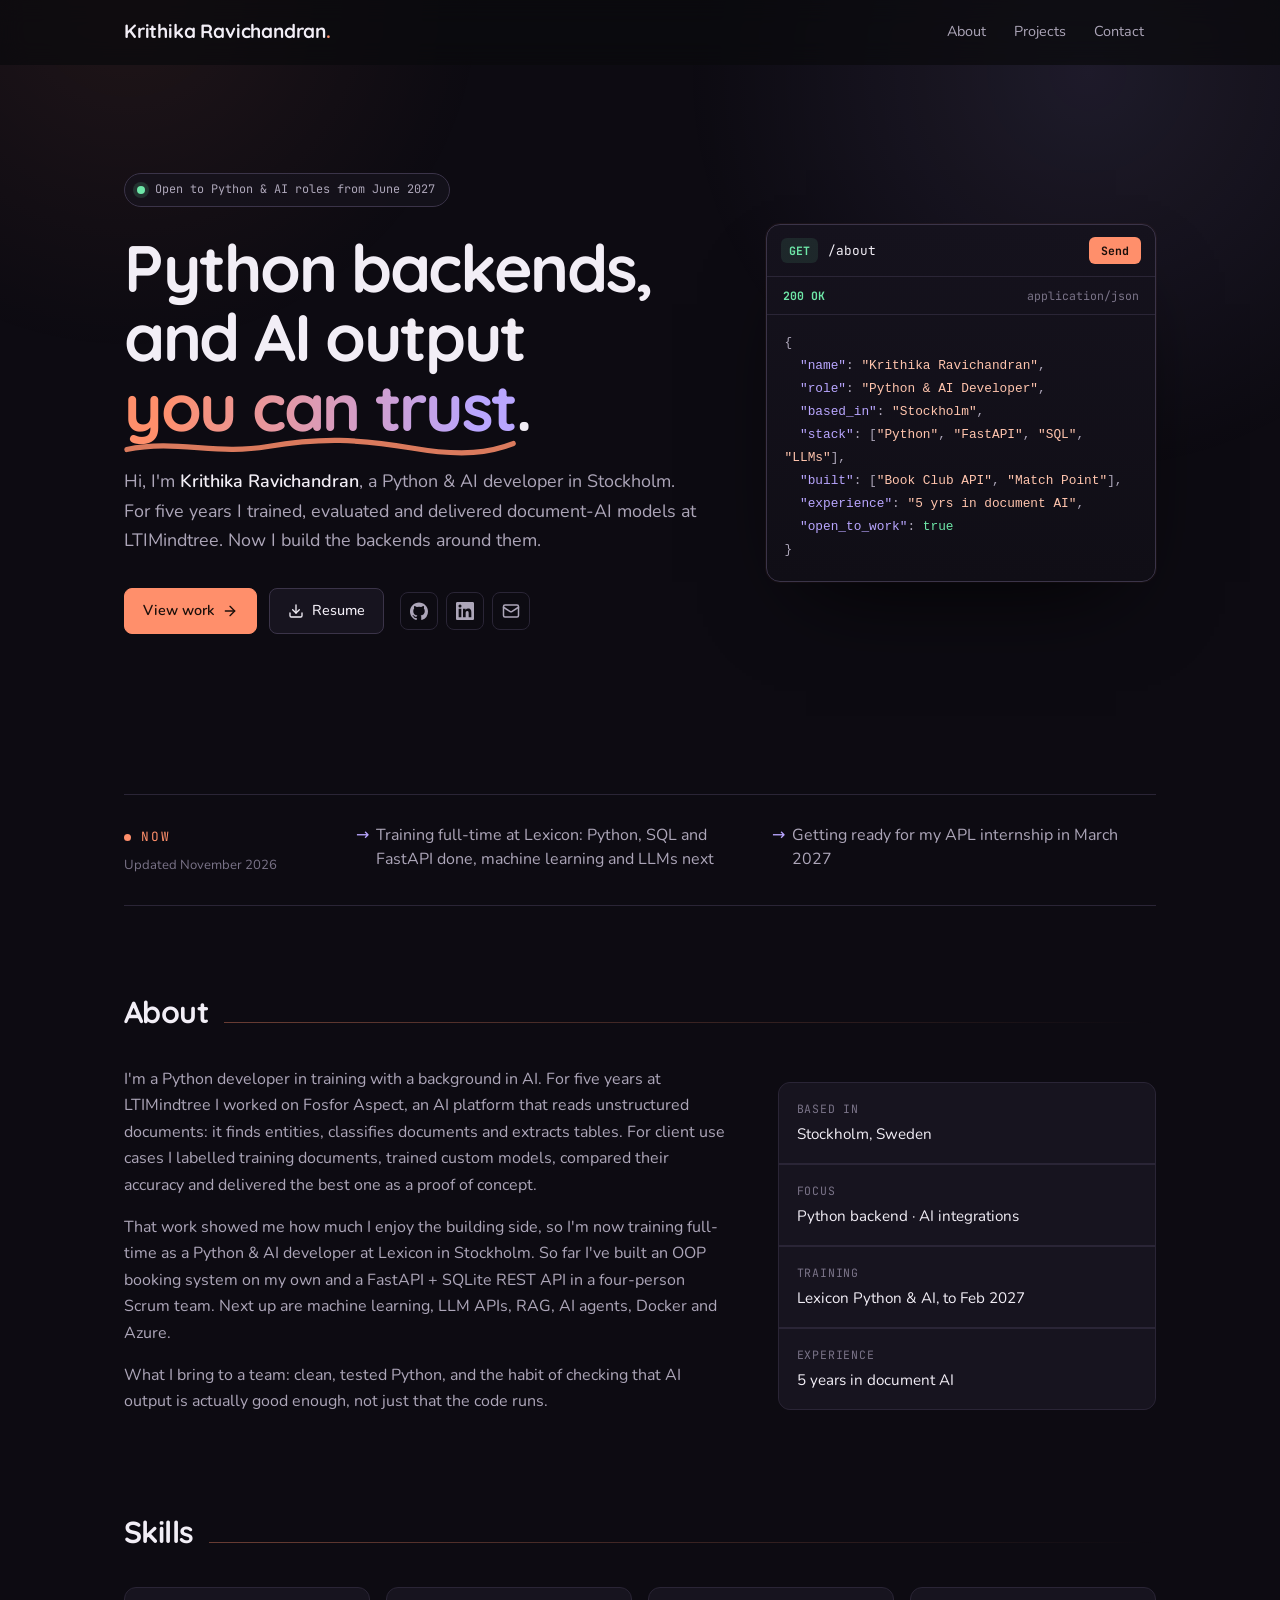
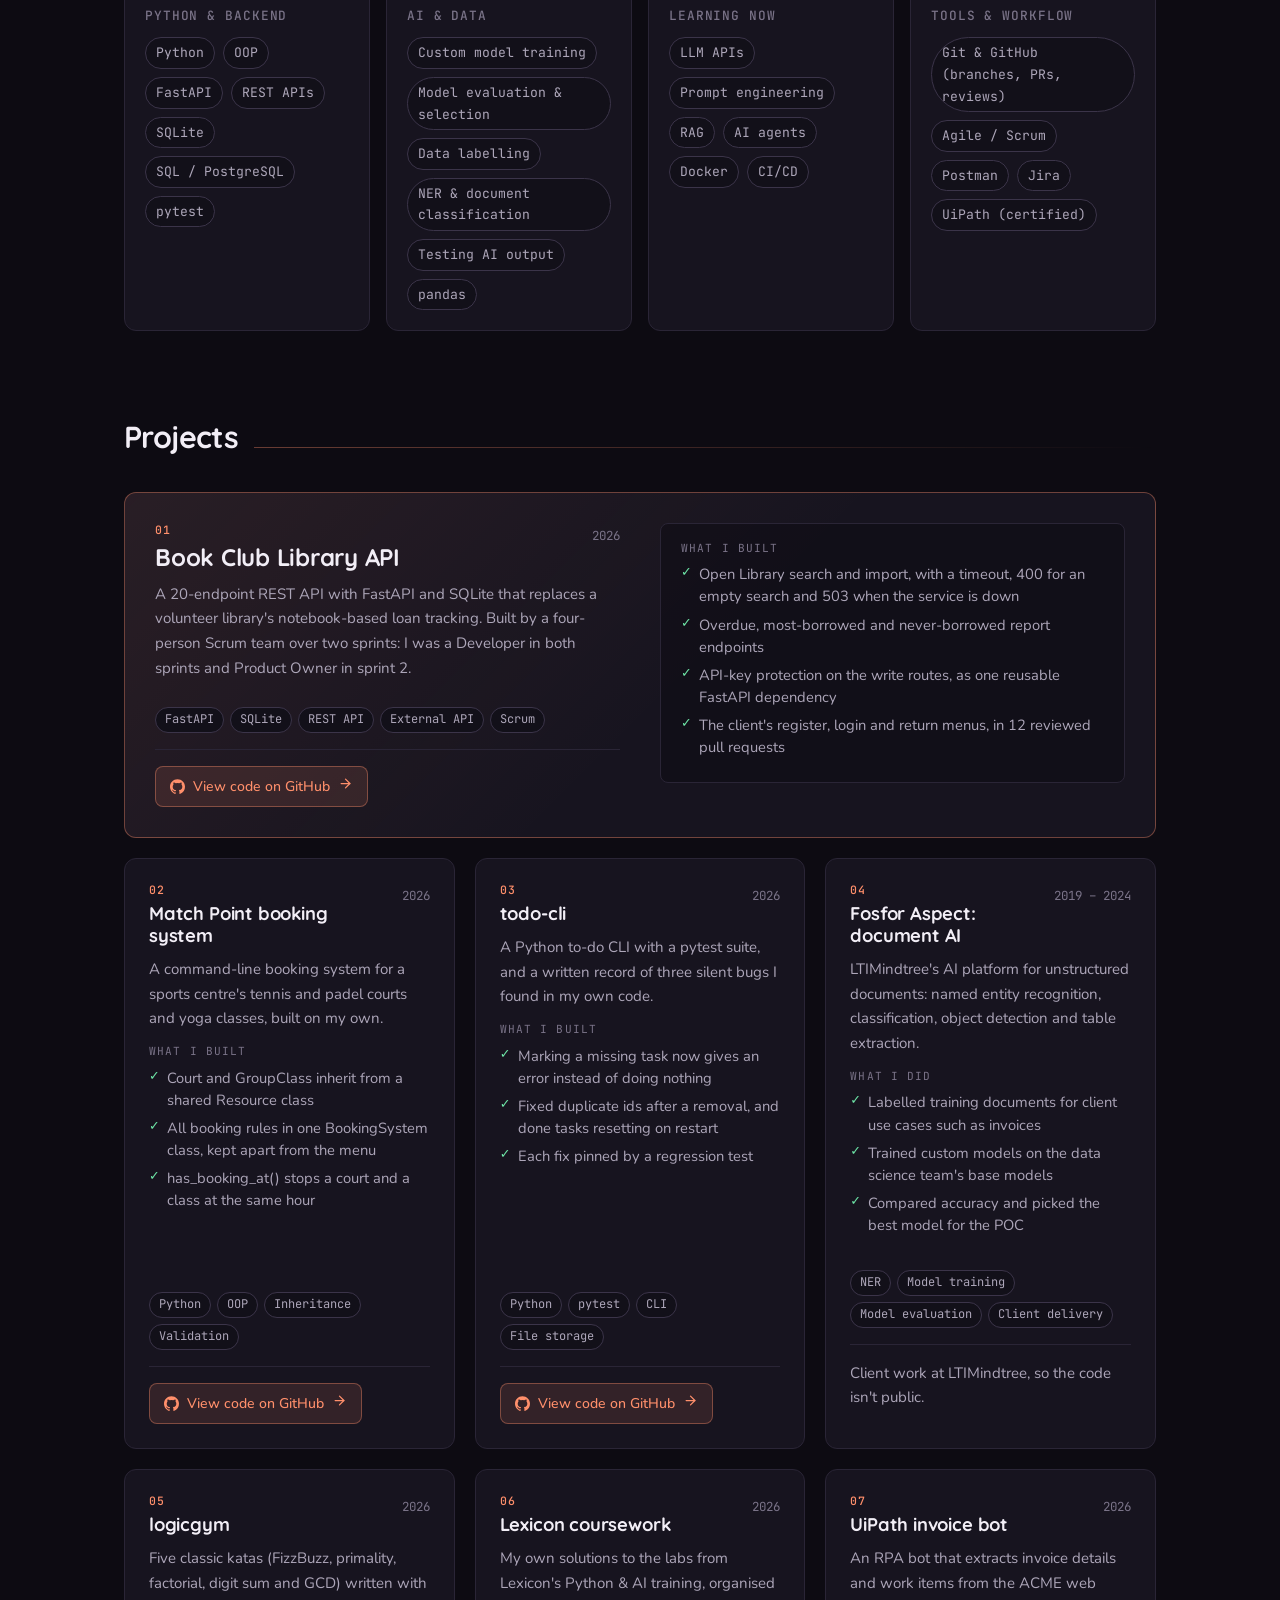
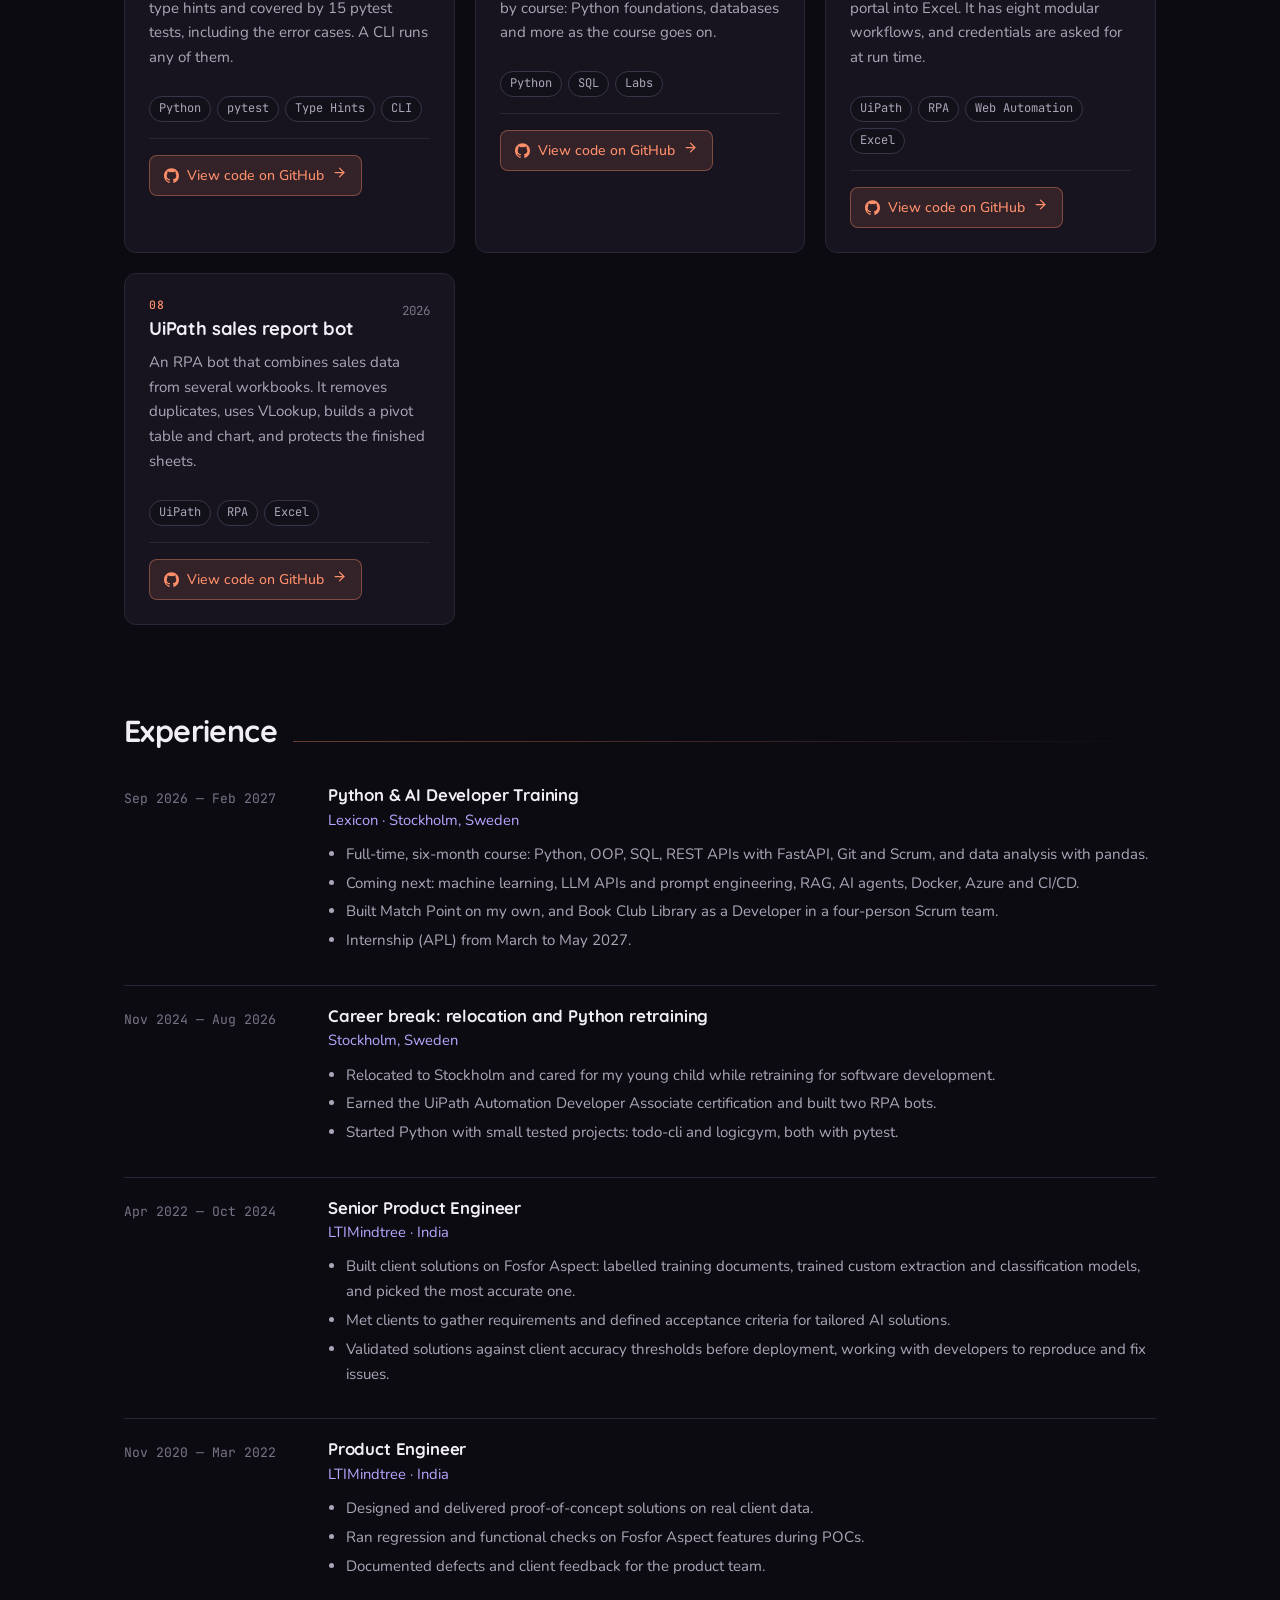
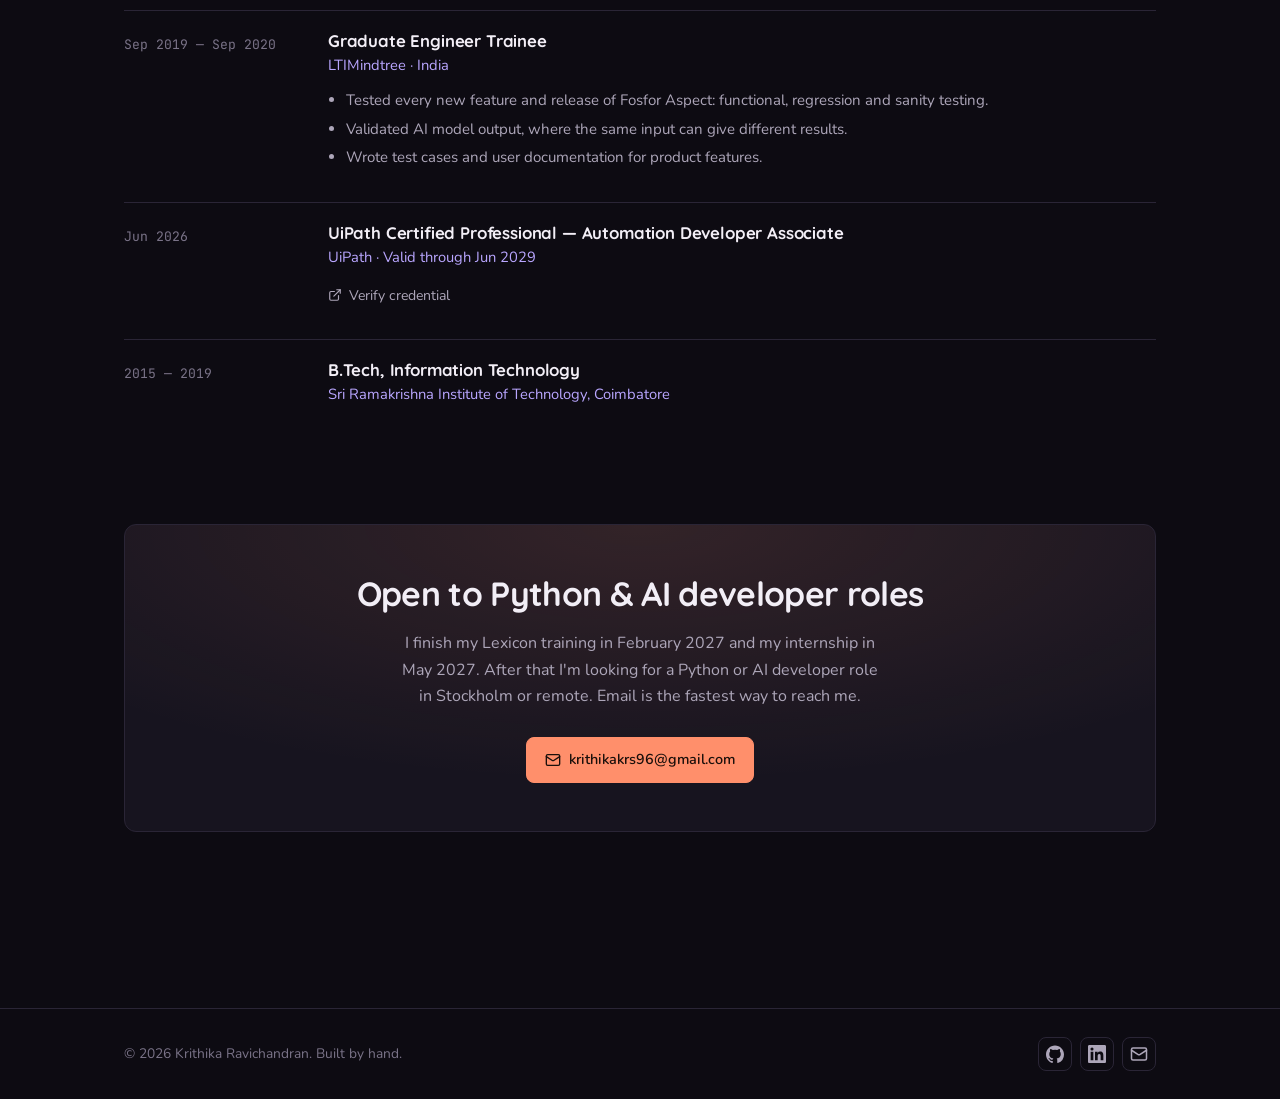
==== commit 78480876: "New design: ink and coral theme, API card, Now section" ====
--- a/index.html
+++ b/index.html
@@ -15,14 +15,15 @@
   <link rel="icon" href="assets/favicon.svg" type="image/svg+xml">
   <link rel="preconnect" href="https://fonts.googleapis.com">
   <link rel="preconnect" href="https://fonts.gstatic.com" crossorigin>
-  <link href="https://fonts.googleapis.com/css2?family=Inter:wght@400;500;600;700&family=JetBrains+Mono:wght@400;500&display=swap" rel="stylesheet">
-  <link rel="stylesheet" href="css/style.css?v=3">
+  <link href="https://fonts.googleapis.com/css2?family=Quicksand:wght@500;600;700&family=Nunito:wght@400;500;600;700&family=JetBrains+Mono:wght@400;500;700&display=swap" rel="stylesheet">
+  <link rel="stylesheet" href="css/style.css?v=6">
 </head>
 <body>
   <header class="site-header" id="site-header"></header>
 
   <main>
     <section class="hero" id="hero"></section>
+    <section class="section reveal now-section" id="now"></section>
     <section class="section reveal" id="about"></section>
     <section class="section reveal" id="skills"></section>
     <section class="section reveal" id="projects"></section>
@@ -33,9 +34,9 @@
 
   <footer class="site-footer" id="site-footer"></footer>
 
-  <script src="js/content.js?v=3"></script>
-  <script src="js/icons.js?v=3"></script>
-  <script src="js/common.js?v=3"></script>
-  <script src="js/home.js?v=3"></script>
+  <script src="js/content.js?v=6"></script>
+  <script src="js/icons.js?v=6"></script>
+  <script src="js/common.js?v=6"></script>
+  <script src="js/home.js?v=6"></script>
 </body>
 </html>
--- a/css/style.css
+++ b/css/style.css
@@ -18,7 +18,8 @@
   --accent-soft:   rgba(122, 162, 247, 0.12);
   --accent-line:   rgba(122, 162, 247, 0.35);
 
-  --font-sans: "Inter", ui-sans-serif, system-ui, -apple-system, "Segoe UI", Roboto, sans-serif;
+  --font-head: "Quicksand", "Nunito", ui-sans-serif, system-ui, sans-serif;
+  --font-sans: "Nunito", "Inter", ui-sans-serif, system-ui, -apple-system, "Segoe UI", Roboto, sans-serif;
   --font-mono: "JetBrains Mono", ui-monospace, SFMono-Regular, Menlo, Consolas, monospace;
 
   --max-width: 1080px;
@@ -164,9 +165,9 @@
 }
 
 .brand {
-  font-family: var(--font-mono);
+  font-family: var(--font-sans);
   font-weight: 600;
-  font-size: 0.95rem;
+  font-size: 1.2rem;
   color: var(--text);
   letter-spacing: -0.01em;
 }
@@ -819,3 +820,201 @@
   .contact-card { padding: 36px 20px; }
   .project.featured { grid-column: auto; }
 }
+
+
+/* ============================================================
+   Theme: "ink & coral" (draft)
+   ============================================================ */
+:root {
+  --bg:            #0d0b12;
+  --bg-soft:       #121019;
+  --surface:       #17141f;
+  --surface-hover: #1e1a29;
+  --border:        #2a2536;
+  --border-strong: #3b3449;
+
+  --text:          #f2eef6;
+  --text-muted:    #ada6b9;
+  --text-faint:    #7a7388;
+
+  --accent:        #ff8f6b;
+  --accent-2:      #b9a6ff;
+  --accent-soft:   rgba(255, 143, 107, 0.12);
+  --accent-line:   rgba(255, 143, 107, 0.38);
+  --pass:          #6ee7a8;
+}
+body::before {
+  height: 720px;
+  background:
+    radial-gradient(45% 80% at 85% 10%, rgba(185, 166, 255, 0.10), transparent 70%),
+    radial-gradient(40% 70% at 10% 0%, rgba(255, 143, 107, 0.08), transparent 70%);
+}
+a:hover { color: #ffb59c; }
+::selection { background: var(--accent); color: #1a0f0b; }
+.btn-primary { color: #1a0f0b; }
+.btn-primary:hover { background: #ffa98b; border-color: #ffa98b; color: #1a0f0b; }
+.site-header.scrolled { background: rgba(13, 11, 18, 0.88); }
+.brand span { color: var(--accent); }
+.section-head .rule { background: linear-gradient(90deg, var(--accent-line), transparent); }
+.project-links a:hover { color: #1a0f0b; }
+.tl-org { color: var(--accent-2); }
+
+/* ---- Hero ---- */
+.hero { padding-block: clamp(64px, 12vh, 120px) 72px; }
+.hero-grid {
+  display: grid;
+  grid-template-columns: minmax(0, 1.2fr) minmax(0, .8fr);
+  gap: 56px;
+  align-items: center;
+}
+.status-pill {
+  display: inline-flex; align-items: center; gap: 10px;
+  margin: 0 0 26px; padding: 6px 14px 6px 12px;
+  border: 1px solid var(--border-strong); border-radius: 999px;
+  background: rgba(23, 20, 31, .7);
+  font-family: var(--font-mono); font-size: .74rem; color: var(--text-muted);
+}
+.status-pill .dot {
+  width: 8px; height: 8px; border-radius: 50%; background: var(--pass);
+  box-shadow: 0 0 0 4px rgba(110, 231, 168, .15);
+  animation: pulse 2.4s ease-in-out infinite;
+}
+@keyframes pulse { 50% { box-shadow: 0 0 0 7px rgba(110, 231, 168, 0); } }
+
+.hero h1.statement {
+  font-size: clamp(2.4rem, 5.6vw, 4.1rem);
+  font-weight: 600;
+  line-height: 1.06;
+  letter-spacing: -0.035em;
+  margin: 0 0 26px;
+  max-width: 14ch;
+}
+.hl {
+  position: relative; white-space: nowrap;
+  background: linear-gradient(95deg, var(--accent) 10%, var(--accent-2) 90%);
+  -webkit-background-clip: text; background-clip: text; color: transparent;
+}
+.squiggle {
+  position: absolute; left: 0; right: 0; bottom: -0.16em;
+  width: 100%; height: 0.32em; overflow: visible;
+}
+.squiggle path {
+  fill: none; stroke: var(--accent); stroke-width: 3.5;
+  stroke-linecap: round; opacity: .85;
+  stroke-dasharray: 340; stroke-dashoffset: 340;
+  animation: draw 1.1s .35s var(--ease) forwards;
+}
+@keyframes draw { to { stroke-dashoffset: 0; } }
+.hero .tagline {
+  font-size: 1.12rem; line-height: 1.65; color: var(--text-muted);
+  max-width: 52ch; margin-bottom: 32px; font-weight: 300;
+}
+.hero .tagline strong { color: var(--text); font-weight: 600; }
+
+/* ---- API card ---- */
+.api-card {
+  margin: 0;
+  border: 1px solid var(--border-strong); border-radius: 14px;
+  background: linear-gradient(180deg, #15121d, #100e16);
+  box-shadow: 0 40px 90px -40px rgba(0,0,0,.9), 0 0 0 1px rgba(255,143,107,.05);
+  overflow: hidden; font-family: var(--font-mono);
+}
+.api-bar {
+  display: flex; align-items: center; gap: 10px;
+  padding: 12px 14px; border-bottom: 1px solid var(--border); font-size: .8rem;
+}
+.api-bar .method {
+  padding: 3px 8px; border-radius: 6px; font-weight: 700; font-size: .72rem;
+  color: var(--pass); background: rgba(110, 231, 168, .1);
+}
+.api-bar .url { flex: 1; color: var(--text); }
+.api-bar .send {
+  padding: 4px 12px; border-radius: 6px; font-size: .72rem; font-weight: 700;
+  color: #1a0f0b; background: var(--accent);
+}
+.api-status {
+  display: flex; justify-content: space-between; gap: 12px;
+  padding: 9px 16px; border-bottom: 1px solid var(--border);
+  font-size: .72rem; color: var(--text-faint);
+}
+.api-status .ok { color: var(--pass); font-weight: 700; }
+.api-body {
+  margin: 0; padding: 16px 18px 20px; white-space: pre-wrap;
+  font-size: .8rem; line-height: 1.8; color: var(--text-muted);
+}
+.j-line { opacity: 0; animation: row-in .35s var(--ease) forwards; animation-delay: calc(.5s + var(--i) * .12s); }
+@keyframes row-in { to { opacity: 1; } }
+.j-k { color: var(--accent-2); }
+.j-s { color: #ffc4ad; }
+.j-b { color: var(--pass); }
+/* ---- Now ---- */
+.now {
+  display: grid; grid-template-columns: 200px minmax(0, 1fr); gap: 32px;
+  padding: 28px 0; border-top: 1px solid var(--border); border-bottom: 1px solid var(--border);
+}
+.now-title {
+  display: inline-flex; align-items: center; gap: 10px;
+  font-family: var(--font-mono); font-size: .8rem; letter-spacing: .14em;
+  text-transform: uppercase; color: var(--accent);
+}
+.now-title .pulse { width: 7px; height: 7px; border-radius: 50%; background: var(--accent); }
+.now-date { display: block; margin-top: 6px; font-size: .82rem; color: var(--text-faint); }
+.now-list { list-style: none; margin: 0; padding: 0; display: grid; grid-template-columns: 1fr 1fr; gap: 10px 32px; }
+.now-list li { position: relative; padding-left: 20px; color: var(--text-muted); line-height: 1.5; }
+.now-list li::before { content: "→"; position: absolute; left: 0; color: var(--accent-2); }
+
+/* ---- Projects ---- */
+.projects-grid { counter-reset: proj; }
+.project { counter-increment: proj; }
+.project-top h3::before {
+  content: counter(proj, decimal-leading-zero);
+  display: block; margin-bottom: 6px;
+  font-family: var(--font-mono); font-size: .72rem; font-weight: 500;
+  letter-spacing: .1em; color: var(--accent);
+}
+.project:hover { border-color: var(--accent-line); }
+.project.featured {
+  display: grid; grid-template-columns: minmax(0, 1fr) minmax(0, 1fr);
+  column-gap: 40px; padding: 30px;
+  background: linear-gradient(135deg, rgba(255,143,107,.08), transparent 55%), var(--surface);
+}
+.project.featured > * { grid-column: 1; }
+.project.featured h3 { font-size: 1.5rem; }
+.project.featured .built {
+  grid-column: 2; grid-row: 1 / span 4; align-self: start;
+  padding: 18px 20px; border-radius: var(--radius-sm);
+  background: rgba(13,11,18,.5); border: 1px solid var(--border);
+}
+.project p { flex: 0 0 auto; margin-bottom: 14px; }
+.built { flex: 1; margin-bottom: 16px; }
+.built h4 {
+  margin: 0 0 8px; font-family: var(--font-mono); font-size: .7rem;
+  text-transform: uppercase; letter-spacing: .1em; color: var(--text-faint);
+}
+.built ul { margin: 0; padding: 0; list-style: none; }
+.built li { position: relative; padding-left: 18px; margin: 6px 0; font-size: .92rem; color: var(--text-muted); line-height: 1.5; }
+.built li::before { content: "✓"; position: absolute; left: 0; top: 0; color: var(--pass); font-size: .8rem; }
+
+@media (max-width: 860px) {
+  .hero-grid { grid-template-columns: 1fr; gap: 44px; }
+  .project.featured { display: flex; padding: 24px; }
+  .project.featured .built { padding: 0; background: none; border: 0; }
+  .now { grid-template-columns: 1fr; gap: 16px; }
+}
+@media (max-width: 600px) {
+  .now-list { grid-template-columns: 1fr; }
+  .api-body { font-size: .72rem; padding: 14px; }
+}
+@media (prefers-reduced-motion: reduce) {
+  .j-line { opacity: 1; animation: none; }
+  .squiggle path { stroke-dashoffset: 0; animation: none; }
+}
+
+/* ---- Fonts: Quicksand for headings, Nunito for reading text ---- */
+h1, h2, h3, h4, .brand, .hero h1.statement, .contact-card h2 {
+  font-family: var(--font-head);
+  font-weight: 700;
+}
+.built h4 { font-family: var(--font-mono); font-weight: 400; }
+.hero .tagline { font-weight: 400; }
+.tl-body h3, .project h3 { letter-spacing: -0.01em; }
